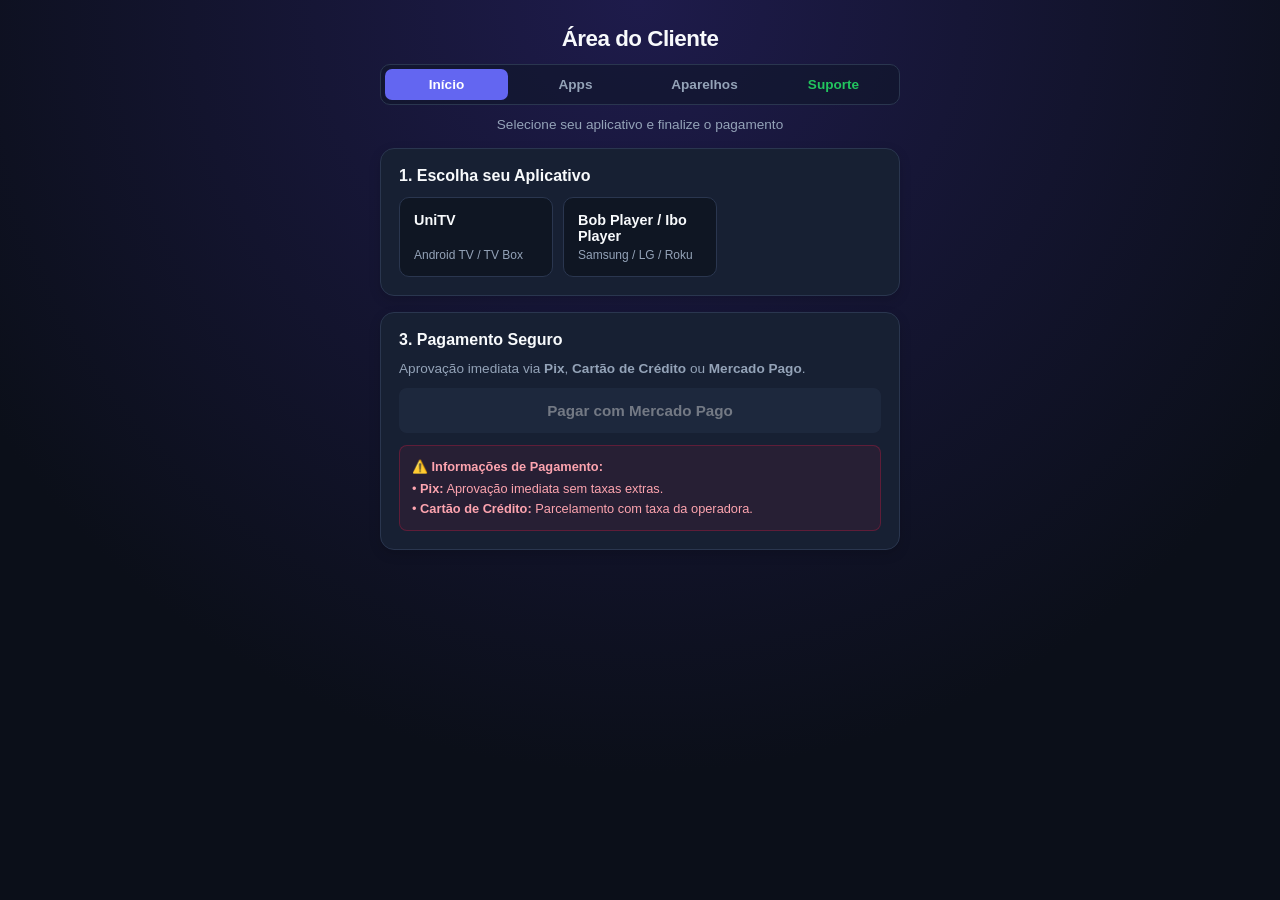
==== index.html @ d2443e0f "Add files via upload" ====
<!DOCTYPE html>
<html lang="pt-BR">
<head>
    <meta charset="UTF-8">
    <meta name="viewport" content="width=device-width, initial-scale=1.0">
    <title>Área do Cliente</title>
    <link rel="stylesheet" href="style.css">
    <script src="script.js" defer></script>
</head>
<body>
    <div class="container">
        <header>
            <h1>Área do Cliente</h1>
                        <nav class="nav-bar">
                <a href="index.html" class="nav-link active">Início</a>
                <a href="apps.html" class="nav-link">Apps</a>
                <a href="aparelhos.html" class="nav-link">Aparelhos</a>
                <a href="https://wa.me/5591993769751?text=Ol%C3%A1%2C%20estou%20precisando%20de%20suporte.%20Pode%20me%20ajudar%3F" target="_blank" class="nav-link whatsapp">Suporte</a>
            </nav>
            <p class="header-subtitle">Selecione seu aplicativo e finalize o pagamento</p>
        </header>

        <!-- Etapa 1: Seleção do Aplicativo -->
                <section class="card-step">
            <h2>1. Escolha seu Aplicativo</h2>
            <div class="app-grid">
                <div class="app-card" onclick="selectApp('UniTV', this)">
                    <h3>UniTV</h3>
                    <span>Android TV / TV Box</span>
                </div>
                <div class="app-card" onclick="selectApp('Bob player ou Ibo Player pro', this)">
                    <h3>Bob Player / Ibo Player </h3>
                    <span>Samsung / LG / Roku </span>
                </div>
            </div>
        </section>

        <!-- Etapa 2: Tutorial de Instalação -->
        <section class="card-step" id="tutorial-section" style="display: none;">
            <h2>2. Como Baixar e Configurar</h2>
            <div id="tutorial-content" class="tutorial-box">
                <!-- Conteúdo via JS -->
            </div>
        </section>

                <!-- Etapa 3: Pagamento -->
        <section class="card-step">
            <h2>3. Pagamento Seguro</h2>
            <p style="font-size: 0.85rem; color: var(--text-secondary); margin-bottom: 12px;">Aprovação imediata via <strong>Pix</strong>, <strong>Cartão de Crédito</strong> ou <strong>Mercado Pago</strong>.</p>
            
            <a id="btn-mercadopago" class="btn-pay disabled" href="#" onclick="redirectPayment(event)" aria-disabled="true">
                Pagar com Mercado Pago
            </a>

            <div class="alert-box" style="margin-top: 12px;">
                <p><strong>⚠️ Informações de Pagamento:</strong></p>
                <p style="margin-top: 4px;">• <strong>Pix:</strong> Aprovação imediata sem taxas extras.</p>
                <p style="margin-top: 2px;">• <strong>Cartão de Crédito:</strong> Parcelamento com taxa da operadora.</p>
            </div>
        </section>
    </div>
</body>
</html>
---- style.css ----
:root {
    --bg-color: #0b0f19;
    --card-bg: rgba(23, 32, 51, 0.7);
    --border-color: #2a364f;
    --border-hover: #475569;
    --text-primary: #f8fafc;
    --text-secondary: #94a3b8;
    --accent-color: #6366f1;
    --accent-hover: #4f46e5;
    --whatsapp-color: #22c55e;
    --whatsapp-hover: #16a34a;
}

* {
    box-sizing: border-box;
    margin: 0;
    padding: 0;
    font-family: -apple-system, BlinkMacSystemFont, "Segoe UI", Roboto, Oxygen, Ubuntu, Cantarell, sans-serif;
    -webkit-tap-highlight-color: transparent;
}

body {
    background-color: var(--bg-color);
    background-image: radial-gradient(circle at 50% 0%, #1e1b4b 0%, var(--bg-color) 70%);
    color: var(--text-primary);
    display: flex;
    justify-content: center;
    padding: 16px;
    min-height: 100vh;
}

.container {
    width: 100%;
    max-width: 520px;
    display: flex;
    flex-direction: column;
    gap: 16px;
}

/* Header & Navegação */
header {
    text-align: center;
    padding: 10px 0 0 0;
}

header h1 {
    font-size: 1.4rem;
    font-weight: 700;
    letter-spacing: -0.5px;
    margin-bottom: 12px;
}

.nav-bar {
    display: flex;
    justify-content: center;
    gap: 6px;
    background: rgba(15, 23, 42, 0.6);
    padding: 4px;
    border-radius: 10px;
    border: 1px solid var(--border-color);
}

.nav-link {
    flex: 1;
    text-align: center;
    color: var(--text-secondary);
    text-decoration: none;
    font-size: 0.85rem;
    font-weight: 600;
    padding: 8px 12px;
    border-radius: 7px;
    transition: all 0.2s ease;
}

.nav-link:hover {
    color: var(--text-primary);
    background: rgba(255, 255, 255, 0.05);
}

.nav-link.active {
    color: #fff;
    background: var(--accent-color);
}

.nav-link.whatsapp {
    color: var(--whatsapp-color);
}

.nav-link.whatsapp:hover {
    background: rgba(34, 197, 94, 0.15);
}

.header-subtitle {
    color: var(--text-secondary);
    font-size: 0.85rem;
    margin-top: 12px;
}

/* Cards & Seções */
.card-step {
    background: #172033;
    border: 1px solid var(--border-color);
    border-radius: 14px;
    padding: 18px;
    box-shadow: 0 4px 12px rgba(0, 0, 0, 0.15);
    will-change: transform;
}


.card-step h2 {
    font-size: 1rem;
    font-weight: 600;
    margin-bottom: 12px;
    color: var(--text-primary);
}

/* Form Elements */
label {
    display: block;
    font-size: 0.75rem;
    color: var(--text-secondary);
    margin-bottom: 6px;
    text-transform: uppercase;
    letter-spacing: 0.5px;
    font-weight: 600;
}

select, input {
    width: 100%;
    padding: 12px;
    background: rgba(11, 15, 25, 0.8);
    color: var(--text-primary);
    border: 1px solid var(--border-color);
    border-radius: 8px;
    font-size: 0.9rem;
    outline: none;
    transition: border-color 0.2s;
}

select:focus, input:focus {
    border-color: var(--accent-color);
}

/* Grids e Seleção de Apps */
.app-grid {
    display: grid;
    grid-template-columns: repeat(auto-fill, minmax(140px, 1fr));
    gap: 10px;
}

.app-card {
    background: rgba(11, 15, 25, 0.6);
    border: 1px solid var(--border-color);
    border-radius: 10px;
    padding: 14px;
    cursor: pointer;
    transition: all 0.2s ease;
    display: flex;
    flex-direction: column;
    justify-content: space-between;
}

.app-card:hover {
    border-color: var(--border-hover);
    transform: translateY(-2px);
}

.app-card.selected {
    border-color: var(--accent-color);
    background: rgba(99, 102, 241, 0.12);
    box-shadow: 0 0 0 1px var(--accent-color);
}

.app-card h3 {
    font-size: 0.9rem;
    font-weight: 600;
    margin-bottom: 4px;
}

.app-card span, .app-card p {
    font-size: 0.75rem;
    color: var(--text-secondary);
}

/* Botões Principais */
.btn-pay {
    display: block;
    width: 100%;
    padding: 14px;
    background: var(--accent-color);
    color: #ffffff;
    font-size: 0.95rem;
    font-weight: 700;
    text-decoration: none;
    border-radius: 8px;
    border: none;
    cursor: pointer;
    text-align: center;
    transition: background 0.2s ease;
}

.btn-pay:hover {
    background: var(--accent-hover);
}

.btn-whatsapp {
    display: block;
    width: 100%;
    padding: 10px;
    background: var(--whatsapp-color);
    color: #ffffff;
    font-size: 0.85rem;
    font-weight: 700;
    text-decoration: none;
    border-radius: 6px;
    text-align: center;
    margin-top: 10px;
    transition: background 0.2s ease;
}

.btn-whatsapp:hover {
    background: var(--whatsapp-hover);
}

/* Alertas & Avisos */
.alert-box {
    padding: 12px;
    background: rgba(225, 29, 72, 0.08);
    border: 1px solid rgba(225, 29, 72, 0.3);
    border-radius: 8px;
    font-size: 0.8rem;
    color: #fda4af;
    line-height: 1.4;
}

/* Tutorial Box */
.tutorial-box {
    background: rgba(11, 15, 25, 0.6);
    border: 1px solid var(--border-color);
    border-radius: 8px;
    padding: 12px;
    font-size: 0.85rem;
    line-height: 1.5;
    color: var(--text-secondary);
}

.tutorial-box strong {
    color: var(--text-primary);
}

/* Selo de Indicado */
.badge-recommended {
    display: inline-flex;
    align-items: center;
    background-color: #eab308;
    color: #000000 !important;
    font-size: 0.65rem;
    font-weight: 900;
    padding: 3px 8px;
    border-radius: 4px;
    margin-bottom: 8px;
    letter-spacing: 0.5px;
    box-shadow: 0 2px 6px rgba(234, 179, 8, 0.3);
}

.app-desc {
    font-size: 0.8rem;
    color: #94a3b8;
    font-weight: 500;
    margin-top: 4px;
    display: block;
}

/* Ajustes de Interface & Tutorial */
.tutorial-box ol {
    padding-left: 1.2rem;
}

.tutorial-box li {
    margin-bottom: 6px;
}

select:disabled {
    opacity: 0.5;
    cursor: not-allowed;
}

/* Estado de Botão Desativado e Efeitos de Transição */
.btn-pay.disabled {
    opacity: 0.4;
    cursor: not-allowed;
    background: var(--border-color);
    pointer-events: auto;
}

.card-step {
    transition: transform 0.2s ease, border-color 0.2s ease;
}

.app-card {
    user-select: none;
}
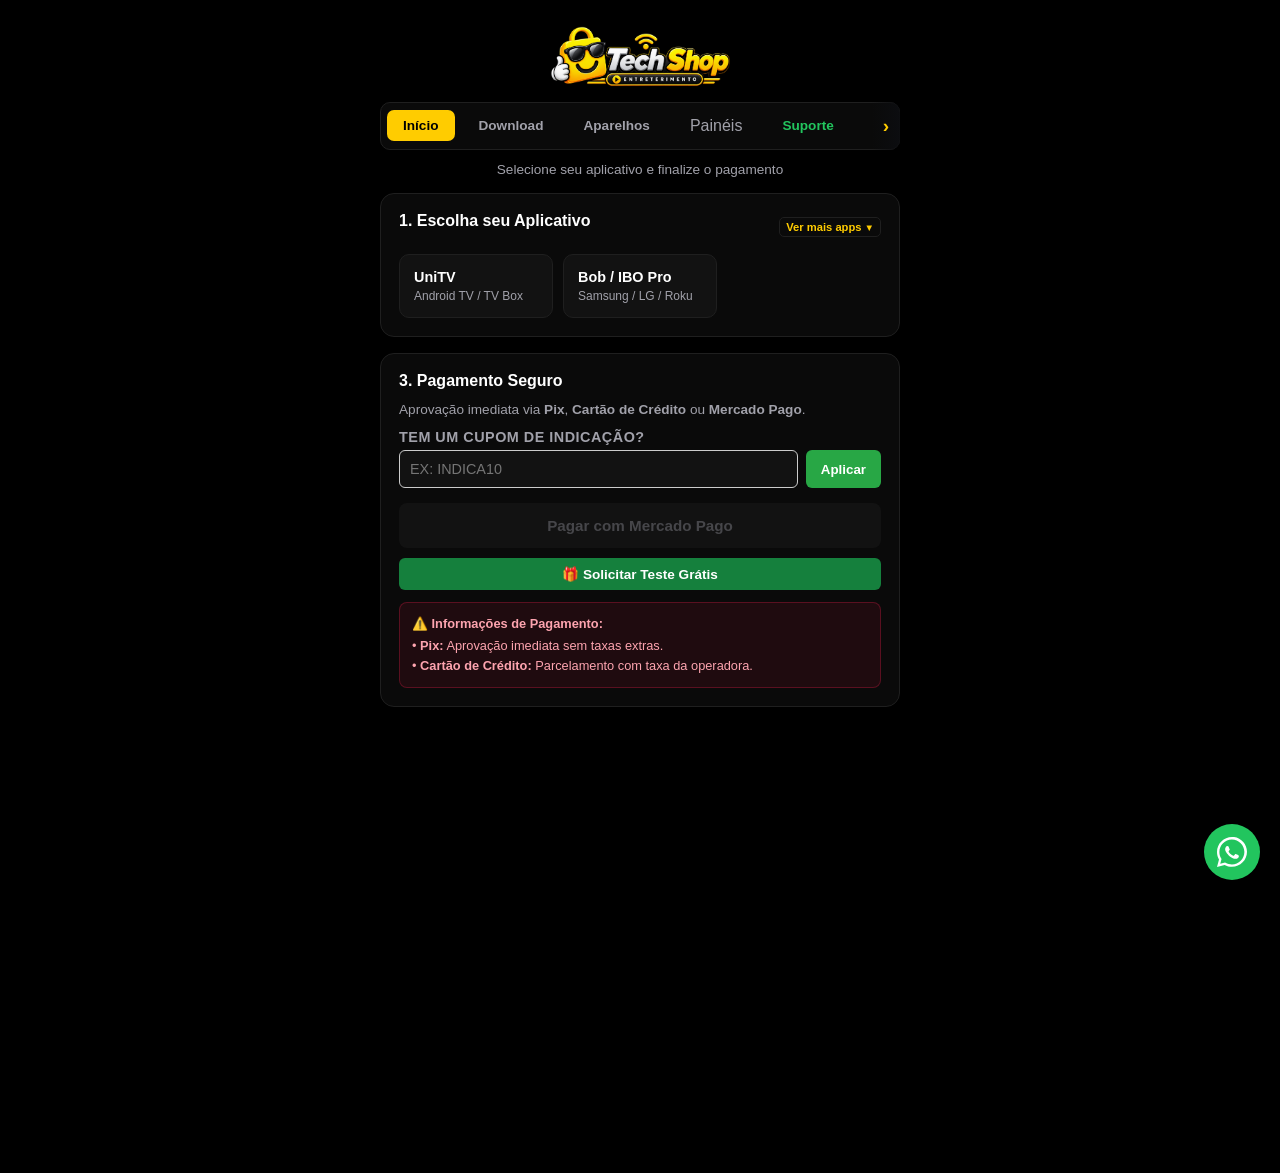
==== commit 14dd78bd: "Add files via upload" ====
--- a/index.html
+++ b/index.html
@@ -10,48 +10,172 @@
 <body>
     <div class="container">
         <header>
-            <h1>Área do Cliente</h1>
-                        <nav class="nav-bar">
-                <a href="index.html" class="nav-link active">Início</a>
-                <a href="apps.html" class="nav-link">Apps</a>
-                <a href="aparelhos.html" class="nav-link">Aparelhos</a>
-                <a href="https://wa.me/5591993769751?text=Ol%C3%A1%2C%20estou%20precisando%20de%20suporte.%20Pode%20me%20ajudar%3F" target="_blank" class="nav-link whatsapp">Suporte</a>
-            </nav>
+            <img src="logo.png" alt="TechShop Entretenimento" class="site-logo">
+            <div class="nav-container">
+    <nav class="nav-bar">
+        <a href="index.html" class="nav-link active">Início</a>
+        <a href="Download.html" class="nav-link">Download</a>
+        <a href="aparelhos.html" class="nav-link">Aparelhos</a>
+        <button type="button" class="nav-link" onclick="openPanelModal()" style="background:none; border:none; font:inherit; cursor:pointer;">Painéis</button>
+        <a href="https://wa.me/5591993769751?text=Ol%C3%A1%2C%20estou%20precisando%20de%20suporte.%20Pode%20me%20ajudar%3F" target="_blank" class="nav-link whatsapp">Suporte</a>
+    </nav>
+</div>
             <p class="header-subtitle">Selecione seu aplicativo e finalize o pagamento</p>
         </header>
 
         <!-- Etapa 1: Seleção do Aplicativo -->
-                <section class="card-step">
-            <h2>1. Escolha seu Aplicativo</h2>
+        <section class="card-step">
+            <div style="display: flex; justify-content: space-between; align-items: center; margin-bottom: 12px;">
+                <h2>1. Escolha seu Aplicativo</h2>
+                <button type="button" id="btn-toggle-apps" onclick="toggleMoreApps()" style="background: none; border: 1px solid var(--border-color); color: var(--accent-color); padding: 3px 6px; border-radius: 5px; cursor: pointer; font-size: 0.7rem; font-weight: bold; display: inline-flex; align-items: center; gap: 3px; white-space: nowrap;">
+    <span id="txt-toggle-apps">Ver mais apps</span>
+    <span id="arrow-toggle-apps" style="font-size: 0.6rem;">▼</span>
+</button>
+            </div>
+
+            <!-- Aplicativos Principais (Sempre Visíveis) -->
             <div class="app-grid">
                 <div class="app-card" onclick="selectApp('UniTV', this)">
                     <h3>UniTV</h3>
                     <span>Android TV / TV Box</span>
                 </div>
-                <div class="app-card" onclick="selectApp('Bob player ou Ibo Player pro', this)">
-                    <h3>Bob Player / Ibo Player </h3>
-                    <span>Samsung / LG / Roku </span>
-                </div>
+                <div class="app-card" onclick="selectApp('Bob Player / IBO Player Pro', this)">
+                    <h3>Bob / IBO Pro</h3>
+                    <span>Samsung / LG / Roku</span>
+                </div>
+            </div>
+
+            <!-- Lista Completa por TV e Sistema (Oculta por Padrão) -->
+            <div id="extra-apps-container" style="display: none; margin-top: 16px; border-top: 1px dashed var(--border-color); padding-top: 12px;">
+                
+                <!-- Android TV / Box / Stick -->
+                <p style="font-size: 0.8rem; color: var(--accent-color); font-weight: bold; margin-bottom: 8px;">🟢 TCL / ANDROID TV / TV BOX / STICK (RECOMENDADOS)</p>
+                <div class="app-grid" style="margin-bottom: 14px;">
+                    <div class="app-card" onclick="selectApp('UniTV', this)">
+                        <h3>UniTV</h3>
+                        <span>Android TV / Box</span>
+                    </div>
+                    <div class="app-card" onclick="selectApp('Uniplay', this)">
+                        <h3>Uniplay</h3>
+                        <span>Android TV / Box</span>
+                    </div>
+                    <div class="app-card" onclick="selectApp('WPlay', this)">
+                        <h3>WPlay</h3>
+                        <span>Android TV / Box</span>
+                    </div>
+                    <div class="app-card" onclick="selectApp('Spark Player', this)">
+                        <h3>Spark Player</h3>
+                        <span>Android TV / Box</span>
+                    </div>
+                </div>
+
+                <!-- Compatíveis com Samsung, LG, Roku -->
+                <p style="font-size: 0.8rem; color: var(--accent-color); font-weight: bold; margin-bottom: 8px;">🔵 SAMSUNG / LG / ROKU (COMPATÍVEIS)</p>
+                <div class="app-grid" style="margin-bottom: 14px;">
+                    <div class="app-card" onclick="selectApp('XCloud', this)">
+                        <h3>XCloud</h3>
+                        <span>Samsung / LG / Roku</span>
+                    </div>
+                    <div class="app-card" onclick="selectApp('Blessed Player', this)">
+                        <h3>Blessed Player</h3>
+                        <span>Samsung / LG / Roku</span>
+                    </div>
+                    <div class="app-card" onclick="selectApp('Kplay', this)">
+                        <h3>Kplay</h3>
+                        <span>Samsung / LG / Roku</span>
+                    </div>
+                    <div class="app-card" onclick="selectApp('Fun Player', this)">
+                        <h3>Fun Player</h3>
+                        <span>Samsung / LG / Roku</span>
+                    </div>
+                    <div class="app-card" onclick="selectApp('Lazer Player', this)">
+                        <h3>Lazer Player</h3>
+                        <span>Samsung / LG / Roku</span>
+                    </div>
+                    <div class="app-card" onclick="selectApp('Vega Player', this)">
+                        <h3>Vega Player</h3>
+                        <span>Samsung / LG / Roku</span>
+                    </div>
+                    <div class="app-card" onclick="selectApp('IPTV 4k', this)">
+                        <h3>IPTV 4k</h3>
+                        <span>Samsung / LG / Roku</span>
+                    </div>
+                </div>
+
+                <!-- Exclusivo LG -->
+                <p style="font-size: 0.8rem; color: var(--accent-color); font-weight: bold; margin-bottom: 8px;">🔴 EXCLUSIVO LG (RECOMENDADOS)</p>
+                <div class="app-grid" style="margin-bottom: 14px;">
+                    <div class="app-card" onclick="selectApp('Bob Player', this)">
+                        <h3>Bob Player</h3>
+                        <span>Exclusivo LG</span>
+                    </div>
+                    <div class="app-card" onclick="selectApp('Spark Player', this)">
+                        <h3>Spark Player</h3>
+                        <span>Exclusivo LG</span>
+                    </div>
+                </div>
+
+                <!-- Exclusivo Samsung -->
+                <p style="font-size: 0.8rem; color: var(--accent-color); font-weight: bold; margin-bottom: 8px;">🌐 EXCLUSIVO SAMSUNG (RECOMENDADO)</p>
+                <div class="app-grid" style="margin-bottom: 14px;">
+                    <div class="app-card" onclick="selectApp('Bob Player', this)">
+                        <h3>Bob Player</h3>
+                        <span>Exclusivo Samsung</span>
+                    </div>
+                </div>
+
+                <!-- Exclusivo Roku -->
+                <p style="font-size: 0.8rem; color: var(--accent-color); font-weight: bold; margin-bottom: 8px;">🟣 EXCLUSIVO ROKU (RECOMENDADOS)</p>
+                <div class="app-grid">
+                    <div class="app-card" onclick="selectApp('Ibo Player Pro', this)">
+                        <h3>Ibo Player Pro</h3>
+                        <span>Exclusivo Roku</span>
+                    </div>
+                    <div class="app-card" onclick="selectApp('Ibo Pro', this)">
+                        <h3>Ibo Pro</h3>
+                        <span>Exclusivo Roku</span>
+                    </div>
+                </div>
+
             </div>
         </section>
 
-        <!-- Etapa 2: Tutorial de Instalação -->
+                <!-- Etapa 2: Tutorial de Instalação -->
         <section class="card-step" id="tutorial-section" style="display: none;">
             <h2>2. Como Baixar e Configurar</h2>
             <div id="tutorial-content" class="tutorial-box">
-                <!-- Conteúdo via JS -->
+                <ol style="margin-left: 20px; line-height: 1.6;">
+                    <li>Abra o aplicativo <strong>Downloader</strong> no seu Android TV / TV Box.</li>
+                    <li>Digite o código <strong id="app-downloader-code" style="color: var(--accent-color); font-size: 1.1rem;">-</strong> na barra de pesquisa e clique em <strong>Go</strong>.</li>
+                    <li>Após baixar e instalar, conclua a assinatura e faça o login.</li>
+                </ol>
             </div>
         </section>
 
-                <!-- Etapa 3: Pagamento -->
+        <!-- Etapa 3: Pagamento -->
         <section class="card-step">
             <h2>3. Pagamento Seguro</h2>
             <p style="font-size: 0.85rem; color: var(--text-secondary); margin-bottom: 12px;">Aprovação imediata via <strong>Pix</strong>, <strong>Cartão de Crédito</strong> ou <strong>Mercado Pago</strong>.</p>
             
-            <a id="btn-mercadopago" class="btn-pay disabled" href="#" onclick="redirectPayment(event)" aria-disabled="true">
-                Pagar com Mercado Pago
-            </a>
-
+            <div class="coupon-box" style="margin-bottom: 15px;">
+                <label for="coupon-input" style="font-size: 0.9rem; font-weight: bold; display: block; margin-bottom: 5px;">Tem um cupom de indicação?</label>
+                <div style="display: flex; gap: 8px;">
+                    <input type="text" id="coupon-input" placeholder="Ex: INDICA10" style="flex: 1; padding: 10px; border-radius: 6px; border: 1px solid #ccc; text-transform: uppercase;">
+                    <button type="button" onclick="applyCoupon()" style="padding: 10px 15px; background-color: #28a745; color: #fff; border: none; border-radius: 6px; cursor: pointer; font-weight: bold;">Aplicar</button>
+                </div>
+                <small id="coupon-message" style="display: block; margin-top: 5px; font-weight: bold;"></small>
+                
+                <a id="btn-send-coupon" href="#" onclick="sendCouponToWhatsApp(event)" style="display: none; margin-top: 10px; padding: 10px; background-color: #25d366; color: #fff; text-align: center; border-radius: 6px; text-decoration: none; font-weight: bold; font-size: 0.9rem;">
+                    📲 Validador: Enviar Cupom ao Suporte
+                </a>
+            </div>
+
+            <a id="btn-mercadopago" class="btn-pay disabled" href="javascript:void(0)" onclick="redirectPayment(event)" aria-disabled="true">
+    Pagar com Mercado Pago
+</a>
+            <a id="btn-test-drive" class="btn-whatsapp disabled" href="#" onclick="requestFreeTest(event)" style="margin-top: 10px; font-size: 0.85rem; padding: 8px 12px; background-color: #15803d; color: #ffffff; display: block; text-align: center; border-radius: 6px; text-decoration: none; font-weight: bold;" aria-disabled="true">
+    🎁 Solicitar Teste Grátis
+</a>
             <div class="alert-box" style="margin-top: 12px;">
                 <p><strong>⚠️ Informações de Pagamento:</strong></p>
                 <p style="margin-top: 4px;">• <strong>Pix:</strong> Aprovação imediata sem taxas extras.</p>
@@ -59,5 +183,84 @@
             </div>
         </section>
     </div>
+
+    <!-- Modal de Acesso aos Painéis -->
+    <div id="panel-modal" class="modal-overlay" style="display: none;">
+        <div class="modal-content">
+            <button type="button" class="modal-close" onclick="closePanelModal()">&times;</button>
+            
+            <!-- Etapa 1: Digitar PIN -->
+            <div id="pin-step">
+                <h3>Área Restrita</h3>
+                <p>Digite o PIN de acesso para visualizar os painéis:</p>
+                <input type="password" id="pin-input" maxlength="4" placeholder="****" onkeyup="if(event.key === 'Enter') validatePin()" style="text-align: center; font-size: 1.2rem; letter-spacing: 4px; width: 100%; padding: 8px; margin: 12px 0;">
+                <button type="button" class="btn-pay" onclick="validatePin()" style="width: 100%;">Acessar</button>
+                <p id="pin-error" style="color: #ff4d4d; font-size: 0.85rem; margin-top: 8px; display: none;">PIN incorreto. Tente novamente.</p>
+            </div>
+
+            <!-- Etapa 2: Lista de Painéis -->
+            <div id="panels-step" style="display: none;">
+                <h3>Painéis das Plataformas</h3>
+                <div class="panels-grid" style="display: grid; gap: 8px; max-height: 350px; overflow-y: auto; margin-top: 12px;">
+                    <a href="https://panel-web.site" target="_blank" class="btn-pay">Painel UNITV</a>
+                    <a href="https://searchdefense.top" target="_blank" class="btn-pay">Painel Uniplay</a>
+                    <a href="https://controle.vip/users" target="_blank" class="btn-pay">Painel Five</a>
+                    <a href="https://wwpanel.link/user-list" target="_blank" class="btn-pay">Painel Warez</a>
+                    <a href="https://painelcliente.com/" target="_blank" class="btn-pay">Painel Play Fast</a>
+                    <a href="https://painelnekotv.sbs" target="_blank" class="btn-pay">Painel Neko TV</a>
+                    <a href="https://cms.rboys02.click/" target="_blank" class="btn-pay">Painel Rboys (GF)</a>
+                    <a href="https://e3office.click" target="_blank" class="btn-pay">Painel E3PLAY</a>
+                    <a href="https://lookdefense.top" target="_blank" class="btn-pay">Painel New TVs</a>
+                    <a href="https://adminx.offo.dad/dashboard/iptv" target="_blank" class="btn-pay">Painel Elite</a>
+                    <a href="https://dashboard.bz/login.php" target="_blank" class="btn-pay">Painel Club</a>
+                    <a href="https://www.gestor.rs/master.asp" target="_blank" class="btn-pay">Painel Blade</a>
+                    <a href="https://ailivecms.aiiptv.com/" target="_blank" class="btn-pay">Painel iplay5</a>
+                    <a href="https://onecontrol.lat/login" target="_blank" class="btn-pay">Painel Cliente TV</a>
+                    <a href="https://painel.p2player.top" target="_blank" class="btn-pay">Painel P2Player</a>
+                    <a href="https://sparkpainel.top/" target="_blank" class="btn-pay">Painel Spark Play</a>
+                    <a href="https://blackpainel.com/#" target="_blank" class="btn-pay">Painel Fire TV</a>
+                    <a href="https://prpainel.online/#/resellers" target="_blank" class="btn-pay">Painel Power</a>
+                    <a href="https://p2speed.com/#/sign-in" target="_blank" class="btn-pay">Painel P2speed</a>
+                    <a href="https://lumatv.top/login" target="_blank" class="btn-pay">Painel Luma</a>
+                    <a href="https://painelacesso1.com/login/" target="_blank" class="btn-pay">Painel P2CINE</a>
+                    <a href="https://bin2.painelr.top/login" target="_blank" class="btn-pay">Painel Zeus</a>
+                    <a href="https://ptvr.painelr.top/login" target="_blank" class="btn-pay">Painel Zeus Franquia</a>
+                </div>
+            </div>
+        </div>
+    </div>
+
+    <script>
+        function openPanelModal() {
+            document.getElementById("panel-modal").style.display = "flex";
+            document.getElementById("pin-step").style.display = "block";
+            document.getElementById("panels-step").style.display = "none";
+            document.getElementById("pin-input").value = "";
+            document.getElementById("pin-error").style.display = "none";
+        }
+
+        function closePanelModal() {
+            document.getElementById("panel-modal").style.display = "none";
+        }
+
+        function validatePin() {
+            const pinInput = document.getElementById("pin-input").value;
+            const pinError = document.getElementById("pin-error");
+
+            if (pinInput === "2020") {
+                document.getElementById("pin-step").style.display = "none";
+                document.getElementById("panels-step").style.display = "block";
+            } else {
+                pinError.style.display = "block";
+            }
+        }
+    </script>
+
+    <!-- Botão Flutuante do WhatsApp -->
+    <a href="https://wa.me/5591993769751?text=Ol%C3%A1%2C%20estou%20precisando%20de%20suporte.%20Pode%20me%20ajudar%3F" target="_blank" class="whatsapp-float" aria-label="Suporte WhatsApp">
+        <svg viewBox="0 0 32 32" width="30" height="30" fill="#ffffff">
+            <path d="M16 0c-8.837 0-16 7.163-16 16 0 2.825 0.737 5.607 2.137 8.048l-2.137 7.952 8.138-2.132c2.375 1.298 5.056 1.98 7.862 1.98 8.837 0 16-7.163 16-16s-7.163-16-16-16zM16 29.333c-2.433 0-4.811-0.627-6.911-1.815l-0.496-0.281-5.132 1.343 1.368-5.082-0.308-0.491c-1.303-2.080-1.988-4.482-1.988-6.999 0-7.351 5.982-13.333 13.333-13.333s13.333 5.982 13.333 13.333-5.982 13.333-13.333 13.333zM22.583 19.397c-0.36-0.18-2.132-1.052-2.461-1.172s-0.569-0.18-0.809 0.18c-0.24 0.36-0.929 1.172-1.139 1.412s-0.42 0.27-0.78 0.090c-0.36-0.18-1.521-0.561-2.898-1.789-1.071-0.955-1.795-2.135-2.005-2.495s-0.022-0.555 0.158-0.734c0.162-0.161 0.36-0.42 0.54-0.63 0.18-0.21 0.24-0.36 0.36-0.6 0.12-0.24 0.06-0.45-0.03-0.63s-0.809-1.95-1.109-2.67c-0.292-0.702-0.589-0.607-0.809-0.618s-0.45-0.012-0.69-0.012c-0.24 0-0.63 0.09-0.96 0.45s-1.26 1.23-1.26 3c0 1.77 1.29 3.48 1.47 3.72s2.538 3.876 6.149 5.435c0.859 0.371 1.53 0.593 2.052 0.759 0.862 0.274 1.647 0.235 2.268 0.142 0.693-0.104 2.132-0.872 2.431-1.712s0.3-1.56 0.21-1.712c-0.09-0.152-0.33-0.242-0.69-0.422z"></path>
+        </svg>
+    </a>
 </body>
 </html>
--- a/style.css
+++ b/style.css
@@ -1,12 +1,13 @@
 :root {
-    --bg-color: #0b0f19;
-    --card-bg: rgba(23, 32, 51, 0.7);
-    --border-color: #2a364f;
-    --border-hover: #475569;
-    --text-primary: #f8fafc;
-    --text-secondary: #94a3b8;
-    --accent-color: #6366f1;
-    --accent-hover: #4f46e5;
+    --bg-color: #000000;
+    --card-bg: #0a0a0a;
+    --card-inner: #121212;
+    --border-color: #1f1f1f;
+    --border-hover: #ffcc00;
+    --text-primary: #ffffff;
+    --text-secondary: #a1a1aa;
+    --accent-color: #ffcc00;
+    --accent-hover: #e6b800;
     --whatsapp-color: #22c55e;
     --whatsapp-hover: #16a34a;
 }
@@ -21,13 +22,14 @@
 
 body {
     background-color: var(--bg-color);
-    background-image: radial-gradient(circle at 50% 0%, #1e1b4b 0%, var(--bg-color) 70%);
+    /* Removido o gradiente radial para deixar o fundo 100% preto sólido */
     color: var(--text-primary);
     display: flex;
     justify-content: center;
     padding: 16px;
-    min-height: 100vh;
-}
+    min-height: 100%;
+}
+
 
 .container {
     width: 100%;
@@ -35,12 +37,23 @@
     display: flex;
     flex-direction: column;
     gap: 16px;
-}
+    /* Adicionado padding-bottom largo para o teclado não cobrir o final da página */
+    padding-bottom: 50vh;
+}
+
 
 /* Header & Navegação */
 header {
     text-align: center;
     padding: 10px 0 0 0;
+}
+
+.site-logo {
+    max-width: 180px;
+    width: 100%;
+    height: auto;
+    display: block;
+    margin: 0 auto 10px auto;
 }
 
 header h1 {
@@ -50,24 +63,63 @@
     margin-bottom: 12px;
 }
 
+.nav-container {
+    position: relative;
+    width: 100%;
+}
+
+/* Sombra indicativa no canto direito avisando que há mais conteúdo */
+.nav-container::after {
+    content: "›";
+    position: absolute;
+    right: 0;
+    top: 0;
+    bottom: 0;
+    width: 28px;
+    background: linear-gradient(to right, transparent, rgba(12, 13, 16, 0.95));
+    border-radius: 0 10px 10px 0;
+    display: flex;
+    align-items: center;
+    justify-content: center;
+    color: var(--accent-color);
+    font-size: 1.2rem;
+    font-weight: bold;
+    pointer-events: none;
+    animation: pulse-arrow 1.5s infinite;
+}
+
+@keyframes pulse-arrow {
+    0%, 100% { opacity: 0.4; transform: translateX(0); }
+    50% { opacity: 1; transform: translateX(3px); }
+}
+
 .nav-bar {
     display: flex;
-    justify-content: center;
-    gap: 6px;
-    background: rgba(15, 23, 42, 0.6);
-    padding: 4px;
+    justify-content: flex-start;
+    align-items: center;
+    gap: 8px;
+    background: var(--card-bg);
+    padding: 6px 30px 6px 6px;
     border-radius: 10px;
     border: 1px solid var(--border-color);
+    overflow-x: auto;
+    white-space: nowrap;
+    -webkit-overflow-scrolling: touch;
+    scrollbar-width: none;
+}
+
+.nav-bar::-webkit-scrollbar {
+    display: none;
 }
 
 .nav-link {
-    flex: 1;
+    flex-shrink: 0;
     text-align: center;
     color: var(--text-secondary);
     text-decoration: none;
     font-size: 0.85rem;
     font-weight: 600;
-    padding: 8px 12px;
+    padding: 8px 16px;
     border-radius: 7px;
     transition: all 0.2s ease;
 }
@@ -78,8 +130,9 @@
 }
 
 .nav-link.active {
-    color: #fff;
+    color: #000000;
     background: var(--accent-color);
+    font-weight: 700;
 }
 
 .nav-link.whatsapp {
@@ -98,14 +151,14 @@
 
 /* Cards & Seções */
 .card-step {
-    background: #172033;
+    background: var(--card-bg);
     border: 1px solid var(--border-color);
     border-radius: 14px;
     padding: 18px;
-    box-shadow: 0 4px 12px rgba(0, 0, 0, 0.15);
+    box-shadow: 0 4px 12px rgba(0, 0, 0, 0.3);
+    transition: transform 0.2s ease, border-color 0.2s ease;
     will-change: transform;
 }
-
 
 .card-step h2 {
     font-size: 1rem;
@@ -128,7 +181,7 @@
 select, input {
     width: 100%;
     padding: 12px;
-    background: rgba(11, 15, 25, 0.8);
+    background: var(--card-inner);
     color: var(--text-primary);
     border: 1px solid var(--border-color);
     border-radius: 8px;
@@ -139,6 +192,11 @@
 
 select:focus, input:focus {
     border-color: var(--accent-color);
+}
+
+select:disabled {
+    opacity: 0.5;
+    cursor: not-allowed;
 }
 
 /* Grids e Seleção de Apps */
@@ -149,7 +207,8 @@
 }
 
 .app-card {
-    background: rgba(11, 15, 25, 0.6);
+    position: relative;
+    background: var(--card-inner);
     border: 1px solid var(--border-color);
     border-radius: 10px;
     padding: 14px;
@@ -158,6 +217,7 @@
     display: flex;
     flex-direction: column;
     justify-content: space-between;
+    user-select: none;
 }
 
 .app-card:hover {
@@ -167,19 +227,51 @@
 
 .app-card.selected {
     border-color: var(--accent-color);
-    background: rgba(99, 102, 241, 0.12);
+    background: rgba(255, 204, 0, 0.1);
     box-shadow: 0 0 0 1px var(--accent-color);
+}
+
+.app-card > div:first-child {
+    padding-right: 42px;
+    word-break: break-word;
 }
 
 .app-card h3 {
     font-size: 0.9rem;
     font-weight: 600;
     margin-bottom: 4px;
+    color: var(--text-primary);
 }
 
 .app-card span, .app-card p {
     font-size: 0.75rem;
     color: var(--text-secondary);
+}
+
+.app-desc {
+    font-size: 0.8rem;
+    color: var(--text-secondary);
+    font-weight: 500;
+    margin-top: 4px;
+    display: block;
+}
+
+/* Selo de Indicado */
+.badge-recommended {
+    position: absolute;
+    top: 10px;
+    right: 10px;
+    display: flex;
+    align-items: center;
+    justify-content: center;
+    width: 32px;
+    height: 32px;
+    border-radius: 50%;
+    background: #22c55e;
+    border: 2px solid #ffffff;
+    font-size: 0.9rem;
+    box-shadow: 0 2px 6px rgba(0, 0, 0, 0.3);
+    user-select: none;
 }
 
 /* Botões Principais */
@@ -188,7 +280,7 @@
     width: 100%;
     padding: 14px;
     background: var(--accent-color);
-    color: #ffffff;
+    color: #000000;
     font-size: 0.95rem;
     font-weight: 700;
     text-decoration: none;
@@ -201,6 +293,14 @@
 
 .btn-pay:hover {
     background: var(--accent-hover);
+}
+
+.btn-pay.disabled {
+    opacity: 0.4;
+    cursor: not-allowed;
+    background: var(--border-color);
+    color: var(--text-secondary);
+    pointer-events: none;
 }
 
 .btn-whatsapp {
@@ -225,7 +325,7 @@
 /* Alertas & Avisos */
 .alert-box {
     padding: 12px;
-    background: rgba(225, 29, 72, 0.08);
+    background: rgba(225, 29, 72, 0.1);
     border: 1px solid rgba(225, 29, 72, 0.3);
     border-radius: 8px;
     font-size: 0.8rem;
@@ -235,7 +335,7 @@
 
 /* Tutorial Box */
 .tutorial-box {
-    background: rgba(11, 15, 25, 0.6);
+    background: var(--card-inner);
     border: 1px solid var(--border-color);
     border-radius: 8px;
     padding: 12px;
@@ -248,30 +348,6 @@
     color: var(--text-primary);
 }
 
-/* Selo de Indicado */
-.badge-recommended {
-    display: inline-flex;
-    align-items: center;
-    background-color: #eab308;
-    color: #000000 !important;
-    font-size: 0.65rem;
-    font-weight: 900;
-    padding: 3px 8px;
-    border-radius: 4px;
-    margin-bottom: 8px;
-    letter-spacing: 0.5px;
-    box-shadow: 0 2px 6px rgba(234, 179, 8, 0.3);
-}
-
-.app-desc {
-    font-size: 0.8rem;
-    color: #94a3b8;
-    font-weight: 500;
-    margin-top: 4px;
-    display: block;
-}
-
-/* Ajustes de Interface & Tutorial */
 .tutorial-box ol {
     padding-left: 1.2rem;
 }
@@ -280,23 +356,109 @@
     margin-bottom: 6px;
 }
 
-select:disabled {
-    opacity: 0.5;
-    cursor: not-allowed;
-}
-
-/* Estado de Botão Desativado e Efeitos de Transição */
-.btn-pay.disabled {
-    opacity: 0.4;
-    cursor: not-allowed;
-    background: var(--border-color);
-    pointer-events: auto;
-}
-
-.card-step {
-    transition: transform 0.2s ease, border-color 0.2s ease;
-}
-
-.app-card {
-    user-select: none;
-}
+/* Estilos para Cópia Rápida de Código */
+.copy-code-container {
+    display: flex;
+    align-items: center;
+    justify-content: space-between;
+    gap: 6px;
+    background: var(--bg-color);
+    padding: 6px 8px;
+    border-radius: 6px;
+    border: 1px solid var(--border-color);
+    margin-top: 6px;
+    width: 100%;
+    box-sizing: border-box;
+}
+
+.copy-code-container strong {
+    color: var(--accent-color);
+    font-family: monospace;
+    font-size: 0.9rem;
+    white-space: nowrap;
+    letter-spacing: 0.5px;
+}
+
+.btn-copy {
+    background: var(--accent-color);
+    color: #000000;
+    border: none;
+    padding: 4px 8px;
+    font-size: 0.7rem;
+    font-weight: 700;
+    border-radius: 4px;
+    cursor: pointer;
+    white-space: nowrap;
+    flex-shrink: 0;
+    transition: background 0.2s ease;
+}
+
+.btn-copy:hover {
+    background: var(--accent-hover);
+}
+
+.btn-copy.copied {
+    background: var(--whatsapp-color);
+    color: #ffffff;
+}
+
+/* Modal de Painéis */
+.modal-overlay {
+    position: fixed;
+    top: 0;
+    left: 0;
+    width: 100%;
+    height: 100%;
+    background: rgba(0, 0, 0, 0.75);
+    display: flex;
+    justify-content: center;
+    align-items: center;
+    z-index: 1000;
+    padding: 16px;
+}
+
+.modal-content {
+    background: var(--card-bg);
+    border: 1px solid var(--border-color);
+    border-radius: 12px;
+    padding: 20px;
+    width: 100%;
+    max-width: 400px;
+    position: relative;
+    box-shadow: 0 4px 20px rgba(0, 0, 0, 0.5);
+    color: var(--text-primary);
+}
+
+.modal-close {
+    position: absolute;
+    top: 10px;
+    right: 14px;
+    background: transparent;
+    border: none;
+    font-size: 1.5rem;
+    color: var(--text-primary);
+    cursor: pointer;
+}
+
+/* Botão Flutuante do WhatsApp */
+.whatsapp-float {
+    position: fixed;
+    width: 56px;
+    height: 56px;
+    bottom: 20px;
+    right: 20px;
+    background-color: var(--whatsapp-color);
+    border-radius: 50px;
+    text-align: center;
+    box-shadow: 0 4px 12px rgba(0, 0, 0, 0.4);
+    z-index: 999;
+    display: flex;
+    align-items: center;
+    justify-content: center;
+    transition: all 0.3s ease;
+}
+
+.whatsapp-float:hover {
+    background-color: var(--whatsapp-hover);
+    transform: scale(1.1);
+}
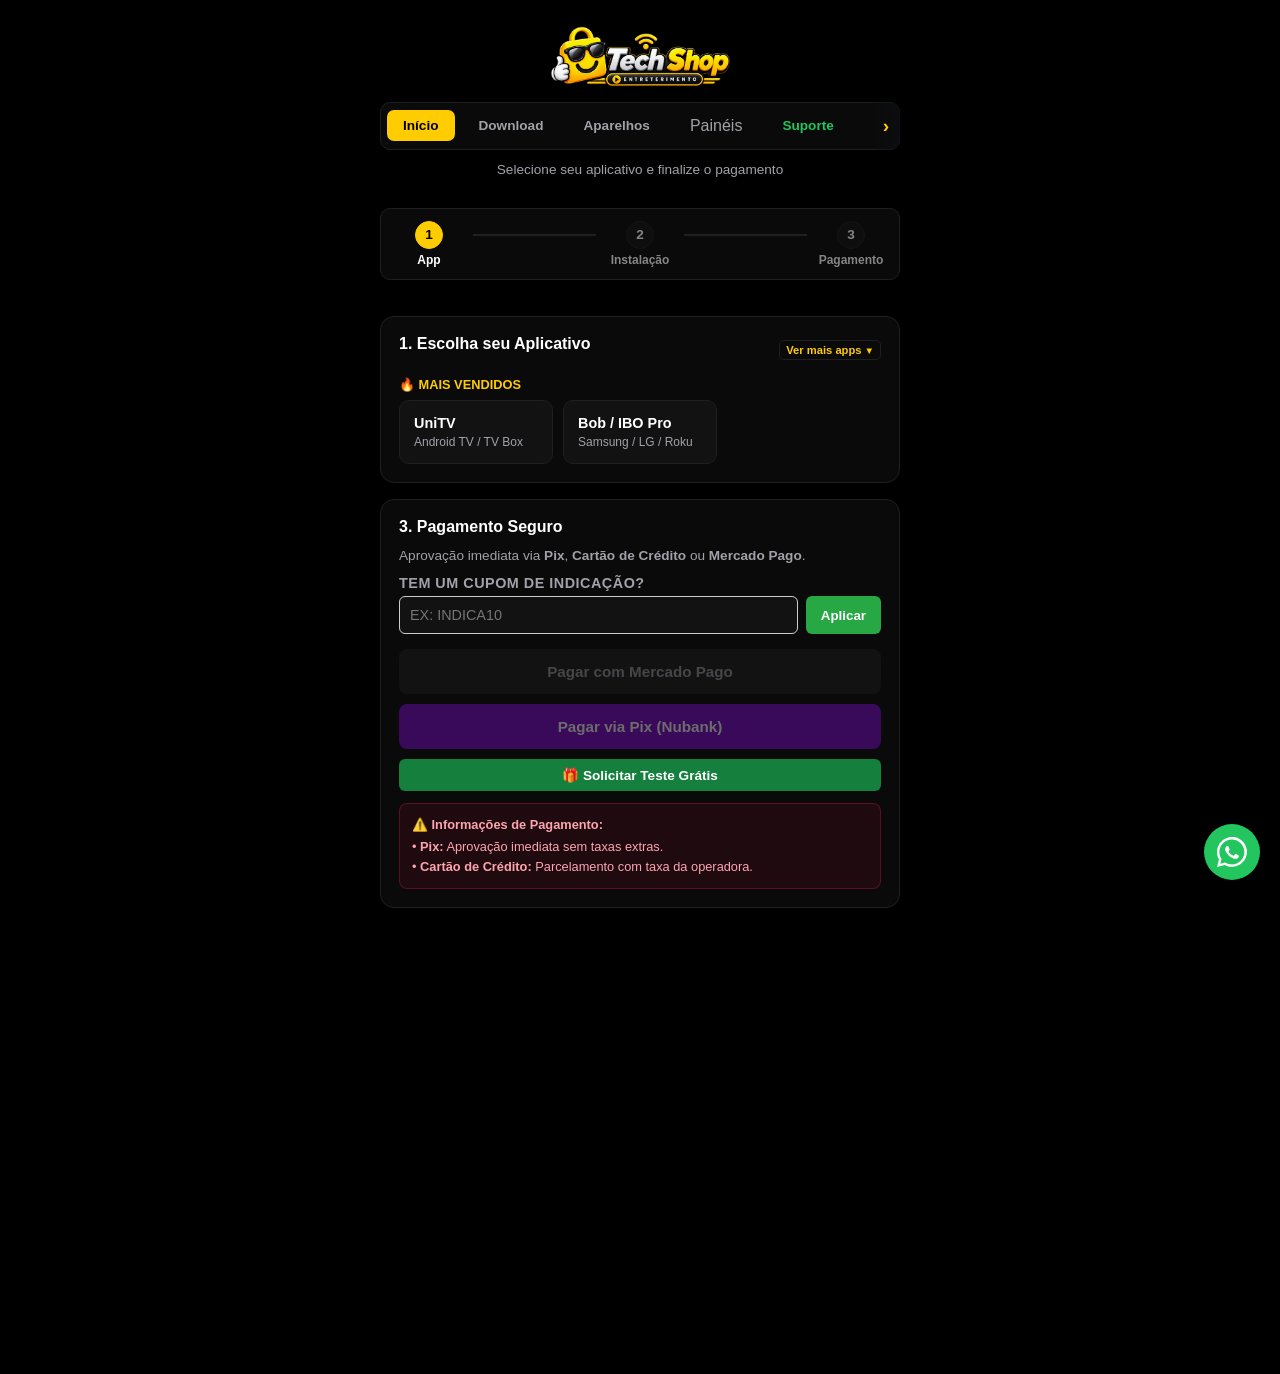
==== commit 34c0e33d: "Add files via upload" ====
--- a/index.html
+++ b/index.html
@@ -23,7 +23,26 @@
             <p class="header-subtitle">Selecione seu aplicativo e finalize o pagamento</p>
         </header>
 
+        <!-- Indicador de Etapas -->
+        <div class="step-indicator-container">
+            <div class="step-item active" id="step-node-1">
+                <span class="step-number">1</span>
+                <span class="step-label">App</span>
+            </div>
+            <div class="step-line"></div>
+            <div class="step-item" id="step-node-2">
+                <span class="step-number">2</span>
+                <span class="step-label">Instalação</span>
+            </div>
+            <div class="step-line"></div>
+            <div class="step-item" id="step-node-3">
+                <span class="step-number">3</span>
+                <span class="step-label">Pagamento</span>
+            </div>
+        </div>
+
         <!-- Etapa 1: Seleção do Aplicativo -->
+
         <section class="card-step">
             <div style="display: flex; justify-content: space-between; align-items: center; margin-bottom: 12px;">
                 <h2>1. Escolha seu Aplicativo</h2>
@@ -33,7 +52,8 @@
 </button>
             </div>
 
-            <!-- Aplicativos Principais (Sempre Visíveis) -->
+                        <!-- Aplicativos Principais (Sempre Visíveis) -->
+            <p style="font-size: 0.8rem; color: var(--accent-color); font-weight: bold; margin-bottom: 8px;">🔥 MAIS VENDIDOS</p>
             <div class="app-grid">
                 <div class="app-card" onclick="selectApp('UniTV', this)">
                     <h3>UniTV</h3>
@@ -49,7 +69,7 @@
             <div id="extra-apps-container" style="display: none; margin-top: 16px; border-top: 1px dashed var(--border-color); padding-top: 12px;">
                 
                 <!-- Android TV / Box / Stick -->
-                <p style="font-size: 0.8rem; color: var(--accent-color); font-weight: bold; margin-bottom: 8px;">🟢 TCL / ANDROID TV / TV BOX / STICK (RECOMENDADOS)</p>
+                <p style="font-size: 0.8rem; color: var(--accent-color); font-weight: bold; margin-bottom: 8px;">🟢 TCL / ANDROID TV / TV BOX / STICK</p>
                 <div class="app-grid" style="margin-bottom: 14px;">
                     <div class="app-card" onclick="selectApp('UniTV', this)">
                         <h3>UniTV</h3>
@@ -103,7 +123,7 @@
                 </div>
 
                 <!-- Exclusivo LG -->
-                <p style="font-size: 0.8rem; color: var(--accent-color); font-weight: bold; margin-bottom: 8px;">🔴 EXCLUSIVO LG (RECOMENDADOS)</p>
+                <p style="font-size: 0.8rem; color: var(--accent-color); font-weight: bold; margin-bottom: 8px;">🔴 EXCLUSIVO LG</p>
                 <div class="app-grid" style="margin-bottom: 14px;">
                     <div class="app-card" onclick="selectApp('Bob Player', this)">
                         <h3>Bob Player</h3>
@@ -116,7 +136,7 @@
                 </div>
 
                 <!-- Exclusivo Samsung -->
-                <p style="font-size: 0.8rem; color: var(--accent-color); font-weight: bold; margin-bottom: 8px;">🌐 EXCLUSIVO SAMSUNG (RECOMENDADO)</p>
+                <p style="font-size: 0.8rem; color: var(--accent-color); font-weight: bold; margin-bottom: 8px;">🌐 EXCLUSIVO SAMSUNG</p>
                 <div class="app-grid" style="margin-bottom: 14px;">
                     <div class="app-card" onclick="selectApp('Bob Player', this)">
                         <h3>Bob Player</h3>
@@ -125,7 +145,7 @@
                 </div>
 
                 <!-- Exclusivo Roku -->
-                <p style="font-size: 0.8rem; color: var(--accent-color); font-weight: bold; margin-bottom: 8px;">🟣 EXCLUSIVO ROKU (RECOMENDADOS)</p>
+                <p style="font-size: 0.8rem; color: var(--accent-color); font-weight: bold; margin-bottom: 8px;">🟣 EXCLUSIVO ROKU</p>
                 <div class="app-grid">
                     <div class="app-card" onclick="selectApp('Ibo Player Pro', this)">
                         <h3>Ibo Player Pro</h3>
@@ -173,10 +193,15 @@
             <a id="btn-mercadopago" class="btn-pay disabled" href="javascript:void(0)" onclick="redirectPayment(event)" aria-disabled="true">
     Pagar com Mercado Pago
 </a>
+
+<button type="button" id="btn-pix-nubank" class="btn-pay disabled" onclick="openPixModal()" style="margin-top: 10px; background-color: #820ad1; color: #ffffff;" aria-disabled="true">
+    Pagar via Pix (Nubank)
+</button>
+
             <a id="btn-test-drive" class="btn-whatsapp disabled" href="#" onclick="requestFreeTest(event)" style="margin-top: 10px; font-size: 0.85rem; padding: 8px 12px; background-color: #15803d; color: #ffffff; display: block; text-align: center; border-radius: 6px; text-decoration: none; font-weight: bold;" aria-disabled="true">
     🎁 Solicitar Teste Grátis
 </a>
-            <div class="alert-box" style="margin-top: 12px;">
+                        <div class="alert-box" style="margin-top: 12px;">
                 <p><strong>⚠️ Informações de Pagamento:</strong></p>
                 <p style="margin-top: 4px;">• <strong>Pix:</strong> Aprovação imediata sem taxas extras.</p>
                 <p style="margin-top: 2px;">• <strong>Cartão de Crédito:</strong> Parcelamento com taxa da operadora.</p>
@@ -262,5 +287,28 @@
             <path d="M16 0c-8.837 0-16 7.163-16 16 0 2.825 0.737 5.607 2.137 8.048l-2.137 7.952 8.138-2.132c2.375 1.298 5.056 1.98 7.862 1.98 8.837 0 16-7.163 16-16s-7.163-16-16-16zM16 29.333c-2.433 0-4.811-0.627-6.911-1.815l-0.496-0.281-5.132 1.343 1.368-5.082-0.308-0.491c-1.303-2.080-1.988-4.482-1.988-6.999 0-7.351 5.982-13.333 13.333-13.333s13.333 5.982 13.333 13.333-5.982 13.333-13.333 13.333zM22.583 19.397c-0.36-0.18-2.132-1.052-2.461-1.172s-0.569-0.18-0.809 0.18c-0.24 0.36-0.929 1.172-1.139 1.412s-0.42 0.27-0.78 0.090c-0.36-0.18-1.521-0.561-2.898-1.789-1.071-0.955-1.795-2.135-2.005-2.495s-0.022-0.555 0.158-0.734c0.162-0.161 0.36-0.42 0.54-0.63 0.18-0.21 0.24-0.36 0.36-0.6 0.12-0.24 0.06-0.45-0.03-0.63s-0.809-1.95-1.109-2.67c-0.292-0.702-0.589-0.607-0.809-0.618s-0.45-0.012-0.69-0.012c-0.24 0-0.63 0.09-0.96 0.45s-1.26 1.23-1.26 3c0 1.77 1.29 3.48 1.47 3.72s2.538 3.876 6.149 5.435c0.859 0.371 1.53 0.593 2.052 0.759 0.862 0.274 1.647 0.235 2.268 0.142 0.693-0.104 2.132-0.872 2.431-1.712s0.3-1.56 0.21-1.712c-0.09-0.152-0.33-0.242-0.69-0.422z"></path>
         </svg>
     </a>
+  <!-- Modal Pix Nubank -->
+<div id="pix-modal" class="modal-overlay" style="display: none;">
+    <div class="modal-content" style="text-align: center;">
+        <button type="button" class="modal-close" onclick="closePixModal()">&times;</button>
+        <h3 style="color: #820ad1; margin-bottom: 8px;">Pague com Pix (Nubank)</h3>
+        <p style="font-size: 0.85rem; color: var(--text-secondary); margin-bottom: 12px;">Escaneie o QR Code abaixo ou copie a chave CNPJ para pagar:</p>
+        
+                <div style="background: #ffffff; padding: 12px; border-radius: 12px; display: inline-block; margin-bottom: 12px;">
+            <img src="Qrcod.jpg" alt="QR Code Pix Nubank" style="max-width: 220px; width: 100%; height: auto; display: block; margin: 0 auto;">
+        </div>
+
+                        <div style="margin-top: 8px;">
+            <label style="font-size: 0.8rem; color: var(--text-secondary); display: block; margin-bottom: 4px;">Chave Pix (Telefone):</label>
+            <div class="copy-code-container" style="justify-content: center;">
+                <strong id="pix-key-text">91993769751</strong>
+                <button type="button" class="btn-copy" onclick="copyToClipboard('91993769751', this)">Copiar</button>
+            </div>
+        </div>
+                <a href="https://wa.me/5591993769751?text=Ol%C3%A1%2C%20já%20realizei%20o%20pagamento%20via%20Pix%20e%20gostaria%20de%20ativar!" target="_blank" class="btn-whatsapp" style="margin-top: 16px;">
+            ✅ Confirmar Pagamento no WhatsApp
+        </a>
+    </div>
+</div>
 </body>
-</html>
+</html>
--- a/style.css
+++ b/style.css
@@ -158,6 +158,7 @@
     box-shadow: 0 4px 12px rgba(0, 0, 0, 0.3);
     transition: transform 0.2s ease, border-color 0.2s ease;
     will-change: transform;
+    text-align: left;
 }
 
 .card-step h2 {
@@ -188,6 +189,7 @@
     font-size: 0.9rem;
     outline: none;
     transition: border-color 0.2s;
+    max-width: 100%;
 }
 
 select:focus, input:focus {
@@ -292,7 +294,7 @@
 }
 
 .btn-pay:hover {
-    background: var(--accent-hover);
+    filter: brightness(0.9);
 }
 
 .btn-pay.disabled {
@@ -355,22 +357,6 @@
 .tutorial-box li {
     margin-bottom: 6px;
 }
-
-/* Estilos para Cópia Rápida de Código */
-.copy-code-container {
-    display: flex;
-    align-items: center;
-    justify-content: space-between;
-    gap: 6px;
-    background: var(--bg-color);
-    padding: 6px 8px;
-    border-radius: 6px;
-    border: 1px solid var(--border-color);
-    margin-top: 6px;
-    width: 100%;
-    box-sizing: border-box;
-}
-
 .copy-code-container strong {
     color: var(--accent-color);
     font-family: monospace;
@@ -462,3 +448,103 @@
     background-color: var(--whatsapp-hover);
     transform: scale(1.1);
 }
+.step-item {
+    display: flex;
+    flex-direction: column;
+    align-items: center;
+    gap: 4px;
+    opacity: 0.5;
+    transition: opacity 0.3s, transform 0.3s;
+    width: 80px; /* Garante que todos os itens tenham exatamente a mesma largura */
+    flex-shrink: 0;
+}
+
+.step-item.active {
+    opacity: 1;
+}
+
+.step-number {
+    width: 28px;
+    height: 28px;
+    border-radius: 50%;
+    background: var(--card-inner, #2a2a2a);
+    color: var(--text-primary, #fff);
+    border: 1px solid var(--border-color, #444);
+    display: flex;
+    align-items: center;
+    justify-content: center;
+    font-size: 0.85rem;
+    font-weight: bold;
+}
+.step-item.active .step-number {
+    background: var(--accent-color, #ffcc00);
+    border-color: var(--accent-color, #ffcc00);
+    color: #000000; /* Texto em preto para dar contraste com o amarelo --accent-color */
+}
+
+.step-label {
+    font-size: 0.75rem;
+    font-weight: bold;
+    color: var(--text-primary, #fff);
+    text-align: center;
+    white-space: nowrap;
+}
+
+.step-line {
+    flex: 1;
+    height: 2px;
+    background: var(--border-color, #333);
+    margin: 0 4px;
+    align-self: flex-start;
+    margin-top: 13px; /* Posiciona no centro exato da bolinha de 28px de altura */
+}
+
+/* Centralização do Indicador de Etapas */
+.step-indicator-container {
+    display: flex;
+    align-items: center;
+    justify-content: space-between;
+    margin: 15px 0 20px 0;
+    padding: 12px 8px;
+    background: var(--card-bg, #1a1a1a);
+    border-radius: 10px;
+    border: 1px solid var(--border-color, #333);
+}
+
+/* Alinhamento correto dos passos a passo (Etapa 2) */
+.tutorial-box {
+    text-align: left;
+}
+
+.tutorial-box ol, .tutorial-box ul {
+    padding-left: 20px;
+    margin: 8px 0 0 0;
+    text-align: left;
+}
+
+.tutorial-box li {
+    margin-bottom: 6px;
+    line-height: 1.5;
+}
+
+/* Ajuste dos botões de cópia e campos de código para não esticarem */
+.copy-code-container {
+    display: inline-flex;
+    align-items: center;
+    gap: 8px;
+    background: var(--card-inner, #2a2a2a);
+    padding: 4px 8px;
+    border-radius: 6px;
+    border: 1px solid var(--border-color, #444);
+    margin: 4px 0;
+}
+
+/* Alinhamento exclusivo do Modal do Pix */
+#pix-modal .modal-content {
+    text-align: center; /* Apenas no modal o QR Code e chave ficam centralizados */
+}
+
+#pix-modal .copy-code-container {
+    justify-content: center;
+    margin: 8px auto 0 auto;
+}
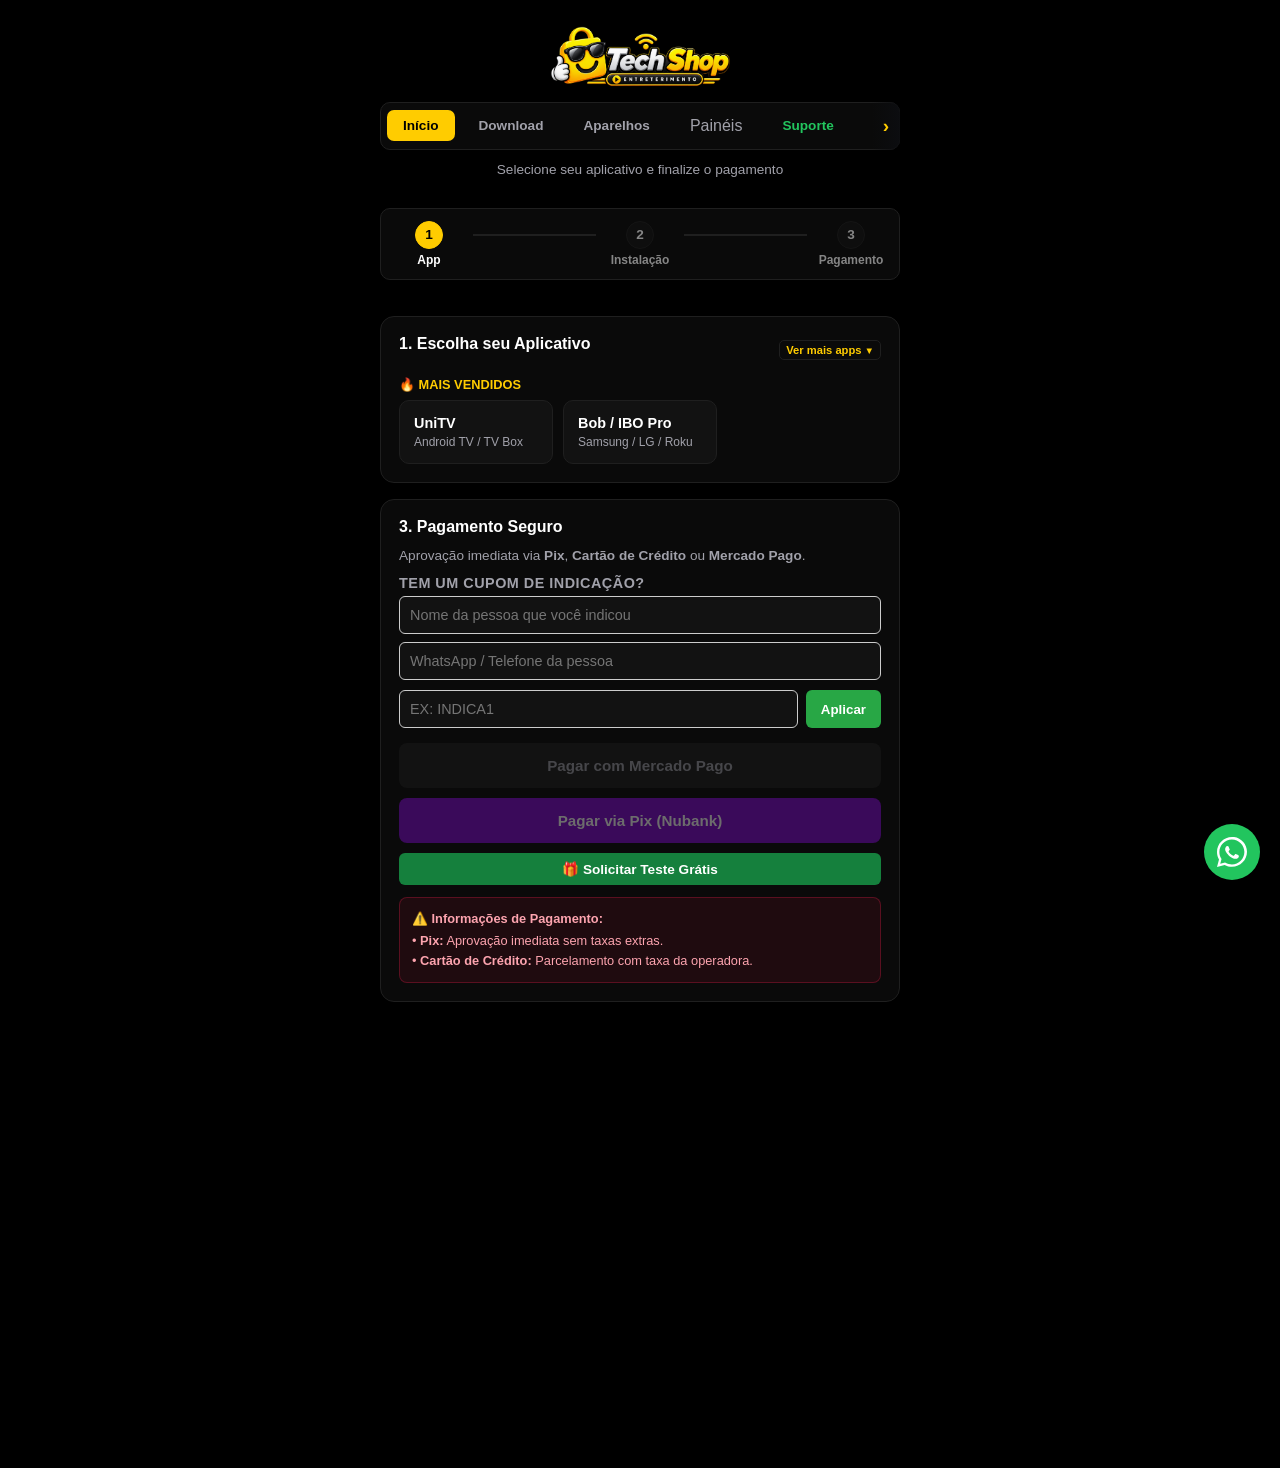
==== commit 0d036bf9: "Add files via upload" ====
--- a/index.html
+++ b/index.html
@@ -178,17 +178,24 @@
             <p style="font-size: 0.85rem; color: var(--text-secondary); margin-bottom: 12px;">Aprovação imediata via <strong>Pix</strong>, <strong>Cartão de Crédito</strong> ou <strong>Mercado Pago</strong>.</p>
             
             <div class="coupon-box" style="margin-bottom: 15px;">
-                <label for="coupon-input" style="font-size: 0.9rem; font-weight: bold; display: block; margin-bottom: 5px;">Tem um cupom de indicação?</label>
-                <div style="display: flex; gap: 8px;">
-                    <input type="text" id="coupon-input" placeholder="Ex: INDICA10" style="flex: 1; padding: 10px; border-radius: 6px; border: 1px solid #ccc; text-transform: uppercase;">
-                    <button type="button" onclick="applyCoupon()" style="padding: 10px 15px; background-color: #28a745; color: #fff; border: none; border-radius: 6px; cursor: pointer; font-weight: bold;">Aplicar</button>
-                </div>
-                <small id="coupon-message" style="display: block; margin-top: 5px; font-weight: bold;"></small>
-                
-                <a id="btn-send-coupon" href="#" onclick="sendCouponToWhatsApp(event)" style="display: none; margin-top: 10px; padding: 10px; background-color: #25d366; color: #fff; text-align: center; border-radius: 6px; text-decoration: none; font-weight: bold; font-size: 0.9rem;">
-                    📲 Validador: Enviar Cupom ao Suporte
-                </a>
-            </div>
+    <label for="coupon-input" style="font-size: 0.9rem; font-weight: bold; display: block; margin-bottom: 5px;">Tem um cupom de indicação?</label>
+    
+    <!-- Campos de Indicação -->
+    <div style="display: flex; flex-direction: column; gap: 8px; margin-bottom: 10px;">
+        <input type="text" id="indicated-name-input" placeholder="Nome da pessoa que você indicou" style="width: 100%; padding: 10px; border-radius: 6px; border: 1px solid #ccc;">
+        <input type="tel" id="indicated-phone-input" placeholder="WhatsApp / Telefone da pessoa" style="width: 100%; padding: 10px; border-radius: 6px; border: 1px solid #ccc;">
+    </div>
+
+    <div style="display: flex; gap: 8px;">
+        <input type="text" id="coupon-input" placeholder="Ex: INDICA1" style="flex: 1; padding: 10px; border-radius: 6px; border: 1px solid #ccc; text-transform: uppercase;">
+        <button type="button" onclick="applyCoupon()" style="padding: 10px 15px; background-color: #28a745; color: #fff; border: none; border-radius: 6px; cursor: pointer; font-weight: bold;">Aplicar</button>
+    </div>
+    <small id="coupon-message" style="display: block; margin-top: 5px; font-weight: bold;"></small>
+    
+    <a id="btn-send-coupon" href="#" onclick="sendCouponToWhatsApp(event)" style="display: none; margin-top: 10px; padding: 10px; background-color: #25d366; color: #fff; text-align: center; border-radius: 6px; text-decoration: none; font-weight: bold; font-size: 0.9rem;">
+        📲 Validador: Enviar Cupom ao Suporte
+    </a>
+</div>
 
             <a id="btn-mercadopago" class="btn-pay disabled" href="javascript:void(0)" onclick="redirectPayment(event)" aria-disabled="true">
     Pagar com Mercado Pago
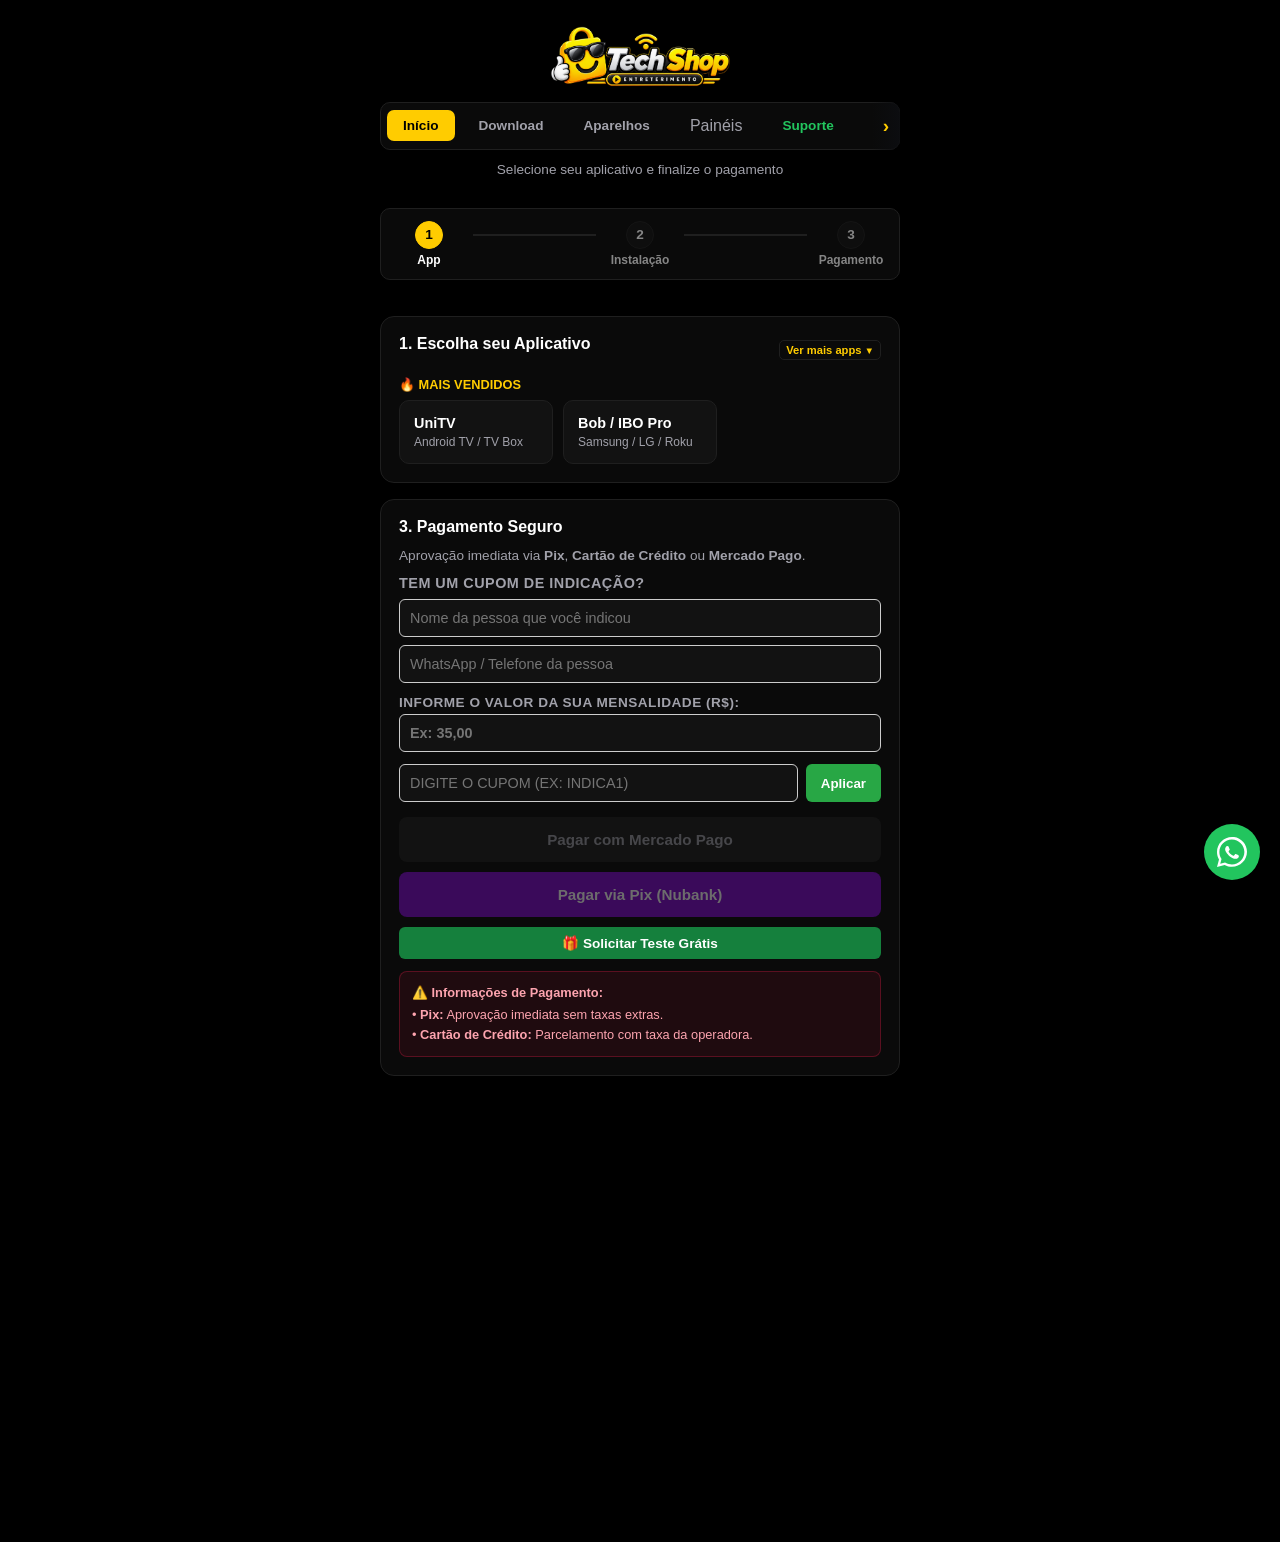
==== commit b6620c7f: "Add files via upload" ====
--- a/index.html
+++ b/index.html
@@ -172,30 +172,51 @@
             </div>
         </section>
 
-        <!-- Etapa 3: Pagamento -->
+                <!-- Etapa 3: Pagamento -->
         <section class="card-step">
             <h2>3. Pagamento Seguro</h2>
             <p style="font-size: 0.85rem; color: var(--text-secondary); margin-bottom: 12px;">Aprovação imediata via <strong>Pix</strong>, <strong>Cartão de Crédito</strong> ou <strong>Mercado Pago</strong>.</p>
             
-            <div class="coupon-box" style="margin-bottom: 15px;">
-    <label for="coupon-input" style="font-size: 0.9rem; font-weight: bold; display: block; margin-bottom: 5px;">Tem um cupom de indicação?</label>
-    
-    <!-- Campos de Indicação -->
-    <div style="display: flex; flex-direction: column; gap: 8px; margin-bottom: 10px;">
-        <input type="text" id="indicated-name-input" placeholder="Nome da pessoa que você indicou" style="width: 100%; padding: 10px; border-radius: 6px; border: 1px solid #ccc;">
-        <input type="tel" id="indicated-phone-input" placeholder="WhatsApp / Telefone da pessoa" style="width: 100%; padding: 10px; border-radius: 6px; border: 1px solid #ccc;">
-    </div>
-
-    <div style="display: flex; gap: 8px;">
-        <input type="text" id="coupon-input" placeholder="Ex: INDICA1" style="flex: 1; padding: 10px; border-radius: 6px; border: 1px solid #ccc; text-transform: uppercase;">
-        <button type="button" onclick="applyCoupon()" style="padding: 10px 15px; background-color: #28a745; color: #fff; border: none; border-radius: 6px; cursor: pointer; font-weight: bold;">Aplicar</button>
-    </div>
-    <small id="coupon-message" style="display: block; margin-top: 5px; font-weight: bold;"></small>
-    
-    <a id="btn-send-coupon" href="#" onclick="sendCouponToWhatsApp(event)" style="display: none; margin-top: 10px; padding: 10px; background-color: #25d366; color: #fff; text-align: center; border-radius: 6px; text-decoration: none; font-weight: bold; font-size: 0.9rem;">
-        📲 Validador: Enviar Cupom ao Suporte
-    </a>
-</div>
+                        <div class="coupon-box" style="margin-bottom: 15px;">
+                <label for="coupon-input" style="font-size: 0.9rem; font-weight: bold; display: block; margin-bottom: 8px;">Tem um cupom de indicação?</label>
+                
+                <!-- 1. Campos do Indicado -->
+                <div style="display: flex; flex-direction: column; gap: 8px; margin-bottom: 12px;">
+                    <input type="text" id="indicated-name-input" placeholder="Nome da pessoa que você indicou" style="width: 100%; padding: 10px; border-radius: 6px; border: 1px solid #ccc;">
+                    <input type="tel" id="indicated-phone-input" placeholder="WhatsApp / Telefone da pessoa" style="width: 100%; padding: 10px; border-radius: 6px; border: 1px solid #ccc;">
+                </div>
+
+                <!-- 2. Campo do Valor da Mensalidade (Fica abaixo do telefone) -->
+                <label for="plan-price-input" style="font-size: 0.85rem; font-weight: bold; display: block; margin-bottom: 4px;">Informe o Valor da sua Mensalidade (R$):</label>
+<input type="text" id="plan-price-input" placeholder="Ex: 35,00" value="" oninput="calculateDiscount()" style="width: 100%; padding: 10px; border-radius: 6px; border: 1px solid #ccc; margin-bottom: 12px; font-weight: bold;">
+
+                <!-- 3. Campo do Cupom e Botão Aplicar (Fica abaixo do valor da mensalidade) -->
+                <div style="display: flex; gap: 8px;">
+                    <input type="text" id="coupon-input" placeholder="Digite o Cupom (Ex: INDICA1)" style="flex: 1; padding: 10px; border-radius: 6px; border: 1px solid #ccc; text-transform: uppercase;">
+                    <button type="button" onclick="applyCoupon()" style="padding: 10px 15px; background-color: #28a745; color: #fff; border: none; border-radius: 6px; cursor: pointer; font-weight: bold;">Aplicar</button>
+                </div>
+              
+                <small id="coupon-message" style="display: block; margin-top: 5px; font-weight: bold;"></small>
+
+                <!-- 5. Total do Desconto e Quanto Ficaria a Mensalidade -->
+                <div id="discount-price-container" style="display: none; margin-top: 10px; padding: 12px; background: rgba(40, 167, 69, 0.15); border: 1px solid #28a745; border-radius: 8px; text-align: center;">
+                    <span style="font-size: 0.8rem; color: var(--text-secondary); text-transform: uppercase; font-weight: bold;">Resumo do Desconto:</span>
+                    
+                    <div style="font-size: 0.85rem; color: #28a745; font-weight: bold; margin-top: 4px;" id="discount-amount-text">
+                        Desconto: R$ 0,00
+                    </div>
+
+                    <div style="display: flex; align-items: center; justify-content: center; gap: 8px; margin-top: 6px;">
+                        <span style="font-size: 0.85rem; color: var(--text-secondary);">Valor final:</span>
+                        <span id="original-price-text" style="text-decoration: line-through; color: var(--text-secondary); font-size: 0.85rem; font-weight: bold;">R$ 30,00</span>
+                        <span id="final-price-text" style="color: #22c55e; font-size: 1.2rem; font-weight: 800;">R$ 0,00</span>
+                    </div>
+                </div>
+                
+                <a id="btn-send-coupon" href="#" onclick="sendCouponToWhatsApp(event)" style="display: none; margin-top: 10px; padding: 10px; background-color: #25d366; color: #fff; text-align: center; border-radius: 6px; text-decoration: none; font-weight: bold; font-size: 0.9rem;">
+                    📲 Validador: Enviar Cupom ao Suporte
+                </a>
+            </div>
 
             <a id="btn-mercadopago" class="btn-pay disabled" href="javascript:void(0)" onclick="redirectPayment(event)" aria-disabled="true">
     Pagar com Mercado Pago
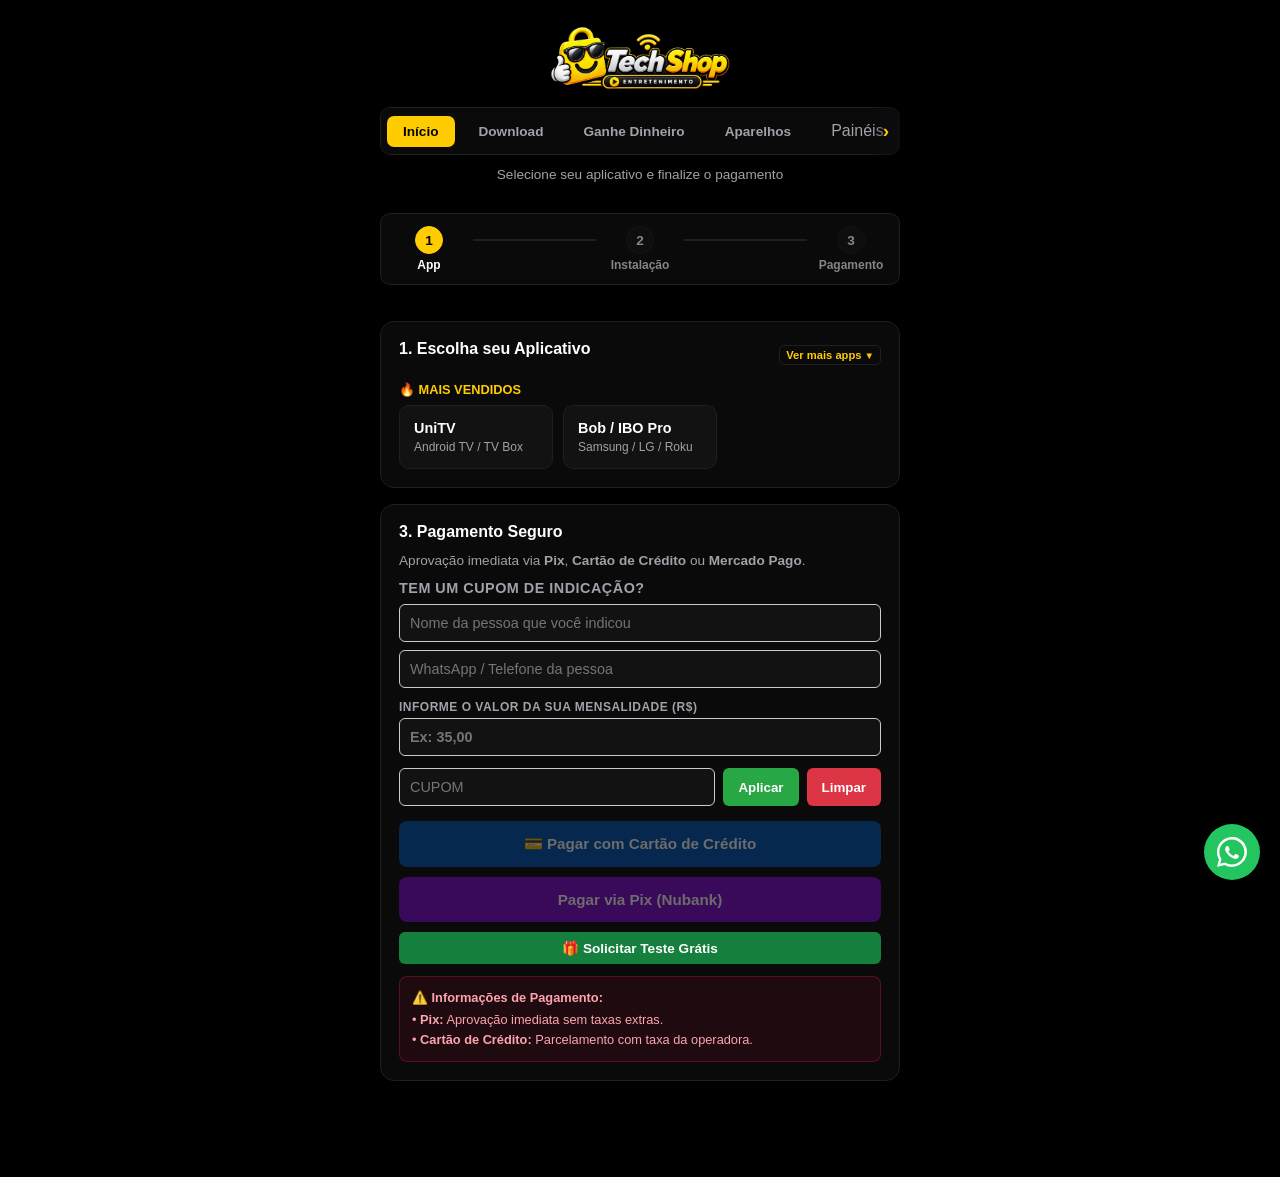
==== commit cf2e109e: "Add files via upload" ====
--- a/index.html
+++ b/index.html
@@ -3,9 +3,25 @@
 <head>
     <meta charset="UTF-8">
     <meta name="viewport" content="width=device-width, initial-scale=1.0">
-    <title>Área do Cliente</title>
+    <title>Ganhe Dinheiro Indicando</title>
+    
+    <!-- PWA Configurações -->
+    <link rel="manifest" href="manifest.json">
+    <link rel="icon" type="image/png" href="Mascote.png">
+    <meta name="theme-color" content="#000000">
+    <meta name="apple-mobile-web-app-capable" content="yes">
+    <meta name="apple-mobile-web-app-status-bar-style" content="black">
+    <meta name="apple-mobile-web-app-title" content="UniTV">
+    <link rel="apple-touch-icon" href="Mascote.png">
+
     <link rel="stylesheet" href="style.css">
     <script src="script.js" defer></script>
+
+    <script>
+      if ('serviceWorker' in navigator) {
+        navigator.serviceWorker.register('./sw.js');
+      }
+    </script>
 </head>
 <body>
     <div class="container">
@@ -13,12 +29,13 @@
             <img src="logo.png" alt="TechShop Entretenimento" class="site-logo">
             <div class="nav-container">
     <nav class="nav-bar">
-        <a href="index.html" class="nav-link active">Início</a>
-        <a href="Download.html" class="nav-link">Download</a>
-        <a href="aparelhos.html" class="nav-link">Aparelhos</a>
-        <button type="button" class="nav-link" onclick="openPanelModal()" style="background:none; border:none; font:inherit; cursor:pointer;">Painéis</button>
-        <a href="https://wa.me/5591993769751?text=Ol%C3%A1%2C%20estou%20precisando%20de%20suporte.%20Pode%20me%20ajudar%3F" target="_blank" class="nav-link whatsapp">Suporte</a>
-    </nav>
+    <a href="index.html" class="nav-link active">Início</a>
+    <a href="Download.html" class="nav-link">Download</a>
+    <a href="indicacao.html" class="nav-link">Ganhe Dinheiro</a>
+    <a href="aparelhos.html" class="nav-link">Aparelhos</a>
+    <button type="button" class="nav-link" onclick="openPanelModal()" style="background:none; border:none; font:inherit; cursor:pointer;">Painéis</button>
+    <a href="https://wa.me/5591993769751?text=Ol%C3%A1%2C%20estou%20precisando%20de%20suporte." target="_blank" class="nav-link whatsapp">Suporte</a>
+</nav>
 </div>
             <p class="header-subtitle">Selecione seu aplicativo e finalize o pagamento</p>
         </header>
@@ -69,7 +86,7 @@
             <div id="extra-apps-container" style="display: none; margin-top: 16px; border-top: 1px dashed var(--border-color); padding-top: 12px;">
                 
                 <!-- Android TV / Box / Stick -->
-                <p style="font-size: 0.8rem; color: var(--accent-color); font-weight: bold; margin-bottom: 8px;">🟢 TCL / ANDROID TV / TV BOX / STICK</p>
+                <p style="font-size: 0.8rem; color: var(--accent-color); font-weight: bold; margin-bottom: 8px;"> TCL / ANDROID TV / TV BOX / STICK</p>
                 <div class="app-grid" style="margin-bottom: 14px;">
                     <div class="app-card" onclick="selectApp('UniTV', this)">
                         <h3>UniTV</h3>
@@ -90,7 +107,7 @@
                 </div>
 
                 <!-- Compatíveis com Samsung, LG, Roku -->
-                <p style="font-size: 0.8rem; color: var(--accent-color); font-weight: bold; margin-bottom: 8px;">🔵 SAMSUNG / LG / ROKU (COMPATÍVEIS)</p>
+                <p style="font-size: 0.8rem; color: var(--accent-color); font-weight: bold; margin-bottom: 8px;"> SAMSUNG / LG / ROKU (COMPATÍVEIS)</p>
                 <div class="app-grid" style="margin-bottom: 14px;">
                     <div class="app-card" onclick="selectApp('XCloud', this)">
                         <h3>XCloud</h3>
@@ -123,7 +140,7 @@
                 </div>
 
                 <!-- Exclusivo LG -->
-                <p style="font-size: 0.8rem; color: var(--accent-color); font-weight: bold; margin-bottom: 8px;">🔴 EXCLUSIVO LG</p>
+                <p style="font-size: 0.8rem; color: var(--accent-color); font-weight: bold; margin-bottom: 8px;"> EXCLUSIVO LG</p>
                 <div class="app-grid" style="margin-bottom: 14px;">
                     <div class="app-card" onclick="selectApp('Bob Player', this)">
                         <h3>Bob Player</h3>
@@ -136,7 +153,7 @@
                 </div>
 
                 <!-- Exclusivo Samsung -->
-                <p style="font-size: 0.8rem; color: var(--accent-color); font-weight: bold; margin-bottom: 8px;">🌐 EXCLUSIVO SAMSUNG</p>
+                <p style="font-size: 0.8rem; color: var(--accent-color); font-weight: bold; margin-bottom: 8px;"> EXCLUSIVO SAMSUNG</p>
                 <div class="app-grid" style="margin-bottom: 14px;">
                     <div class="app-card" onclick="selectApp('Bob Player', this)">
                         <h3>Bob Player</h3>
@@ -145,7 +162,7 @@
                 </div>
 
                 <!-- Exclusivo Roku -->
-                <p style="font-size: 0.8rem; color: var(--accent-color); font-weight: bold; margin-bottom: 8px;">🟣 EXCLUSIVO ROKU</p>
+                <p style="font-size: 0.8rem; color: var(--accent-color); font-weight: bold; margin-bottom: 8px;"> EXCLUSIVO ROKU</p>
                 <div class="app-grid">
                     <div class="app-card" onclick="selectApp('Ibo Player Pro', this)">
                         <h3>Ibo Player Pro</h3>
@@ -186,14 +203,15 @@
                     <input type="tel" id="indicated-phone-input" placeholder="WhatsApp / Telefone da pessoa" style="width: 100%; padding: 10px; border-radius: 6px; border: 1px solid #ccc;">
                 </div>
 
-                <!-- 2. Campo do Valor da Mensalidade (Fica abaixo do telefone) -->
-                <label for="plan-price-input" style="font-size: 0.85rem; font-weight: bold; display: block; margin-bottom: 4px;">Informe o Valor da sua Mensalidade (R$):</label>
+                                <!-- 2. Campo do Valor da Mensalidade (Fica abaixo do telefone) -->
+                <label for="plan-price-input" style="font-size: 0.75rem; color: var(--text-secondary); font-weight: bold; display: block; margin-bottom: 4px;">INFORME O VALOR DA SUA MENSALIDADE (R$)</label>
 <input type="text" id="plan-price-input" placeholder="Ex: 35,00" value="" oninput="calculateDiscount()" style="width: 100%; padding: 10px; border-radius: 6px; border: 1px solid #ccc; margin-bottom: 12px; font-weight: bold;">
 
-                <!-- 3. Campo do Cupom e Botão Aplicar (Fica abaixo do valor da mensalidade) -->
+                                <!-- 3. Campo do Cupom e Botões Aplicar / Limpar -->
                 <div style="display: flex; gap: 8px;">
-                    <input type="text" id="coupon-input" placeholder="Digite o Cupom (Ex: INDICA1)" style="flex: 1; padding: 10px; border-radius: 6px; border: 1px solid #ccc; text-transform: uppercase;">
+                    <input type="text" id="coupon-input" placeholder="Cupom" style="flex: 1; padding: 10px; border-radius: 6px; border: 1px solid #ccc; text-transform: uppercase;">
                     <button type="button" onclick="applyCoupon()" style="padding: 10px 15px; background-color: #28a745; color: #fff; border: none; border-radius: 6px; cursor: pointer; font-weight: bold;">Aplicar</button>
+                    <button type="button" onclick="resetCouponFields()" style="padding: 10px 15px; background-color: #dc3545; color: #fff; border: none; border-radius: 6px; cursor: pointer; font-weight: bold;">Limpar</button>
                 </div>
               
                 <small id="coupon-message" style="display: block; margin-top: 5px; font-weight: bold;"></small>
@@ -218,9 +236,10 @@
                 </a>
             </div>
 
-            <a id="btn-mercadopago" class="btn-pay disabled" href="javascript:void(0)" onclick="redirectPayment(event)" aria-disabled="true">
-    Pagar com Mercado Pago
+                                    <a id="btn-mercadopago" class="btn-pay disabled" href="javascript:void(0)" onclick="redirectPayment(event)" style="background-color: #0056b3; color: #ffffff;" aria-disabled="true">
+    💳 Pagar com Cartão de Crédito
 </a>
+
 
 <button type="button" id="btn-pix-nubank" class="btn-pay disabled" onclick="openPixModal()" style="margin-top: 10px; background-color: #820ad1; color: #ffffff;" aria-disabled="true">
     Pagar via Pix (Nubank)
@@ -283,28 +302,40 @@
         </div>
     </div>
 
-    <script>
+        <script>
         function openPanelModal() {
-            document.getElementById("panel-modal").style.display = "flex";
-            document.getElementById("pin-step").style.display = "block";
-            document.getElementById("panels-step").style.display = "none";
-            document.getElementById("pin-input").value = "";
-            document.getElementById("pin-error").style.display = "none";
+            const modal = document.getElementById("panel-modal");
+            if (!modal) return;
+            modal.style.display = "flex";
+            const pinStep = document.getElementById("pin-step");
+            const panelsStep = document.getElementById("panels-step");
+            const pinInput = document.getElementById("pin-input");
+            const pinError = document.getElementById("pin-error");
+
+            if (pinStep) pinStep.style.display = "block";
+            if (panelsStep) panelsStep.style.display = "none";
+            if (pinInput) pinInput.value = "";
+            if (pinError) pinError.style.display = "none";
         }
 
         function closePanelModal() {
-            document.getElementById("panel-modal").style.display = "none";
+            const modal = document.getElementById("panel-modal");
+            if (modal) modal.style.display = "none";
         }
 
         function validatePin() {
-            const pinInput = document.getElementById("pin-input").value;
+            const pinInput = document.getElementById("pin-input");
             const pinError = document.getElementById("pin-error");
-
-            if (pinInput === "2020") {
-                document.getElementById("pin-step").style.display = "none";
-                document.getElementById("panels-step").style.display = "block";
+            const pinStep = document.getElementById("pin-step");
+            const panelsStep = document.getElementById("panels-step");
+
+            if (!pinInput) return;
+
+            if (pinInput.value === "2020") {
+                if (pinStep) pinStep.style.display = "none";
+                if (panelsStep) panelsStep.style.display = "block";
             } else {
-                pinError.style.display = "block";
+                if (pinError) pinError.style.display = "block";
             }
         }
     </script>
--- a/style.css
+++ b/style.css
@@ -37,10 +37,9 @@
     display: flex;
     flex-direction: column;
     gap: 16px;
-    /* Adicionado padding-bottom largo para o teclado não cobrir o final da página */
-    padding-bottom: 50vh;
-}
-
+    /* Espaçamento ideal para o teclado sem criar uma rolagem infinita */
+    padding-bottom: 80px;
+}
 
 /* Header & Navegação */
 header {
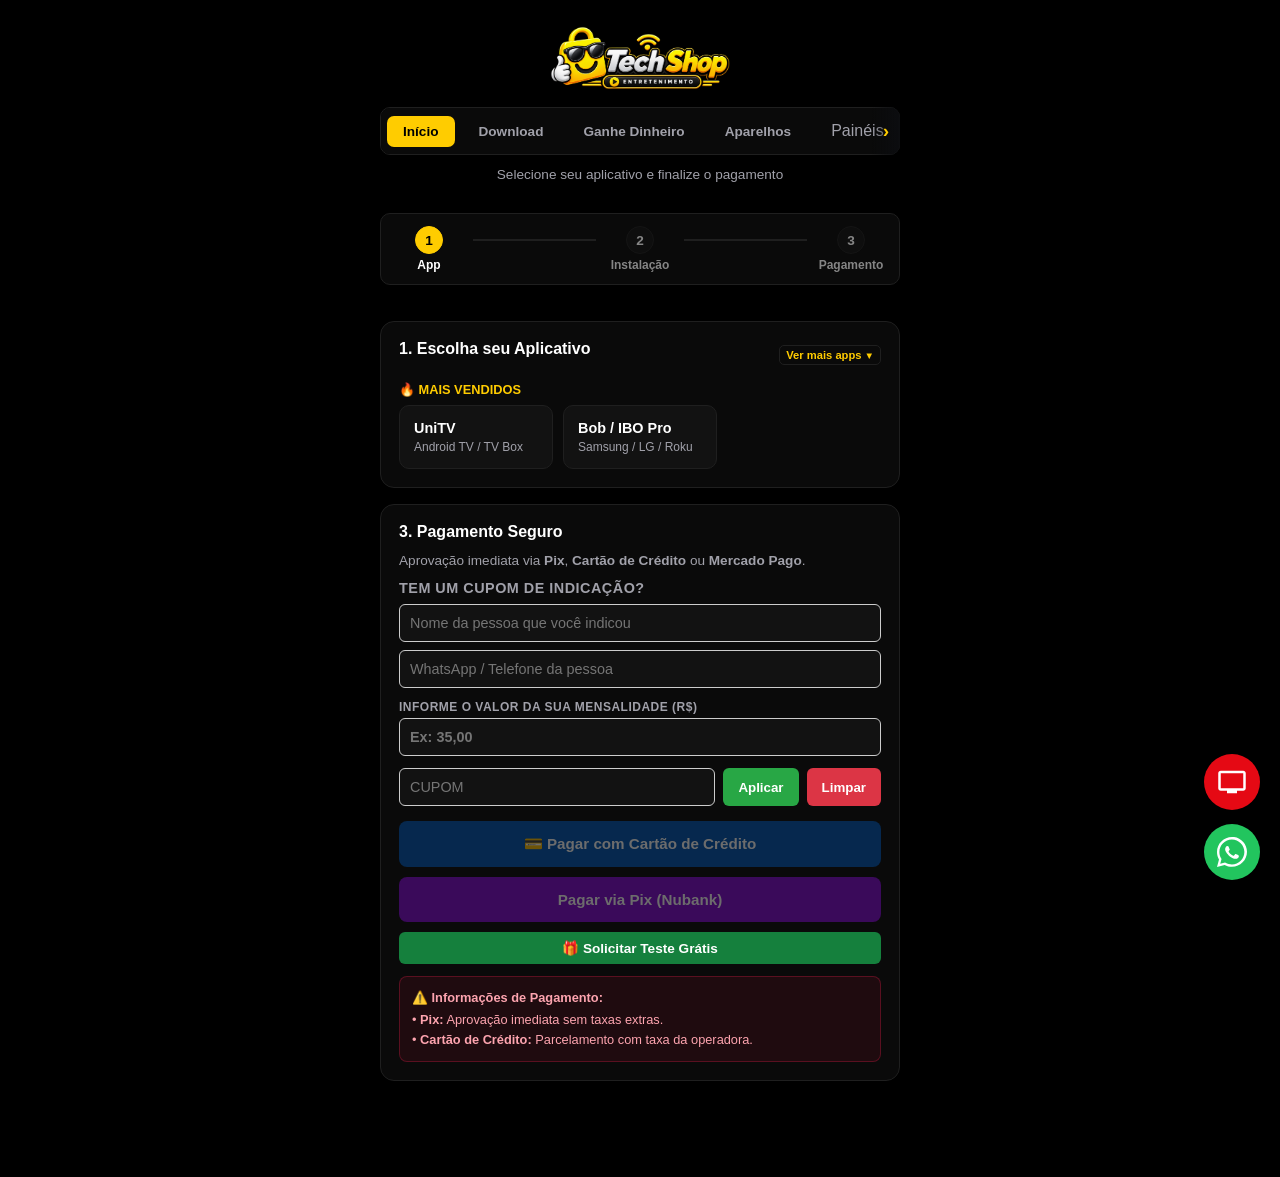
==== commit 53e16b73: "Add files via upload" ====
--- a/index.html
+++ b/index.html
@@ -11,7 +11,7 @@
     <meta name="theme-color" content="#000000">
     <meta name="apple-mobile-web-app-capable" content="yes">
     <meta name="apple-mobile-web-app-status-bar-style" content="black">
-    <meta name="apple-mobile-web-app-title" content="UniTV">
+        <meta name="apple-mobile-web-app-title" content="Techshop">
     <link rel="apple-touch-icon" href="Mascote.png">
 
     <link rel="stylesheet" href="style.css">
@@ -346,6 +346,12 @@
             <path d="M16 0c-8.837 0-16 7.163-16 16 0 2.825 0.737 5.607 2.137 8.048l-2.137 7.952 8.138-2.132c2.375 1.298 5.056 1.98 7.862 1.98 8.837 0 16-7.163 16-16s-7.163-16-16-16zM16 29.333c-2.433 0-4.811-0.627-6.911-1.815l-0.496-0.281-5.132 1.343 1.368-5.082-0.308-0.491c-1.303-2.080-1.988-4.482-1.988-6.999 0-7.351 5.982-13.333 13.333-13.333s13.333 5.982 13.333 13.333-5.982 13.333-13.333 13.333zM22.583 19.397c-0.36-0.18-2.132-1.052-2.461-1.172s-0.569-0.18-0.809 0.18c-0.24 0.36-0.929 1.172-1.139 1.412s-0.42 0.27-0.78 0.090c-0.36-0.18-1.521-0.561-2.898-1.789-1.071-0.955-1.795-2.135-2.005-2.495s-0.022-0.555 0.158-0.734c0.162-0.161 0.36-0.42 0.54-0.63 0.18-0.21 0.24-0.36 0.36-0.6 0.12-0.24 0.06-0.45-0.03-0.63s-0.809-1.95-1.109-2.67c-0.292-0.702-0.589-0.607-0.809-0.618s-0.45-0.012-0.69-0.012c-0.24 0-0.63 0.09-0.96 0.45s-1.26 1.23-1.26 3c0 1.77 1.29 3.48 1.47 3.72s2.538 3.876 6.149 5.435c0.859 0.371 1.53 0.593 2.052 0.759 0.862 0.274 1.647 0.235 2.268 0.142 0.693-0.104 2.132-0.872 2.431-1.712s0.3-1.56 0.21-1.712c-0.09-0.152-0.33-0.242-0.69-0.422z"></path>
         </svg>
     </a>
+    <!-- Botão Flutuante TV Ao Vivo -->
+    <a href="https://reidoscanais.st" target="_blank" class="whatsapp-float" aria-label="Assistir TV Ao Vivo" style="bottom: 90px; background-color: #e50914;">
+        <svg viewBox="0 0 24 24" width="30" height="30" fill="#ffffff">
+            <path d="M21 3H3c-1.1 0-2 .9-2 2v12c0 1.1.9 2 2 2h5v2h8v-2h5c1.1 0 1.99-.9 1.99-2L23 5c0-1.1-.9-2-2-2zm0 14H3V5h18v12z"/>
+        </svg>
+    </a>
   <!-- Modal Pix Nubank -->
 <div id="pix-modal" class="modal-overlay" style="display: none;">
     <div class="modal-content" style="text-align: center;">
